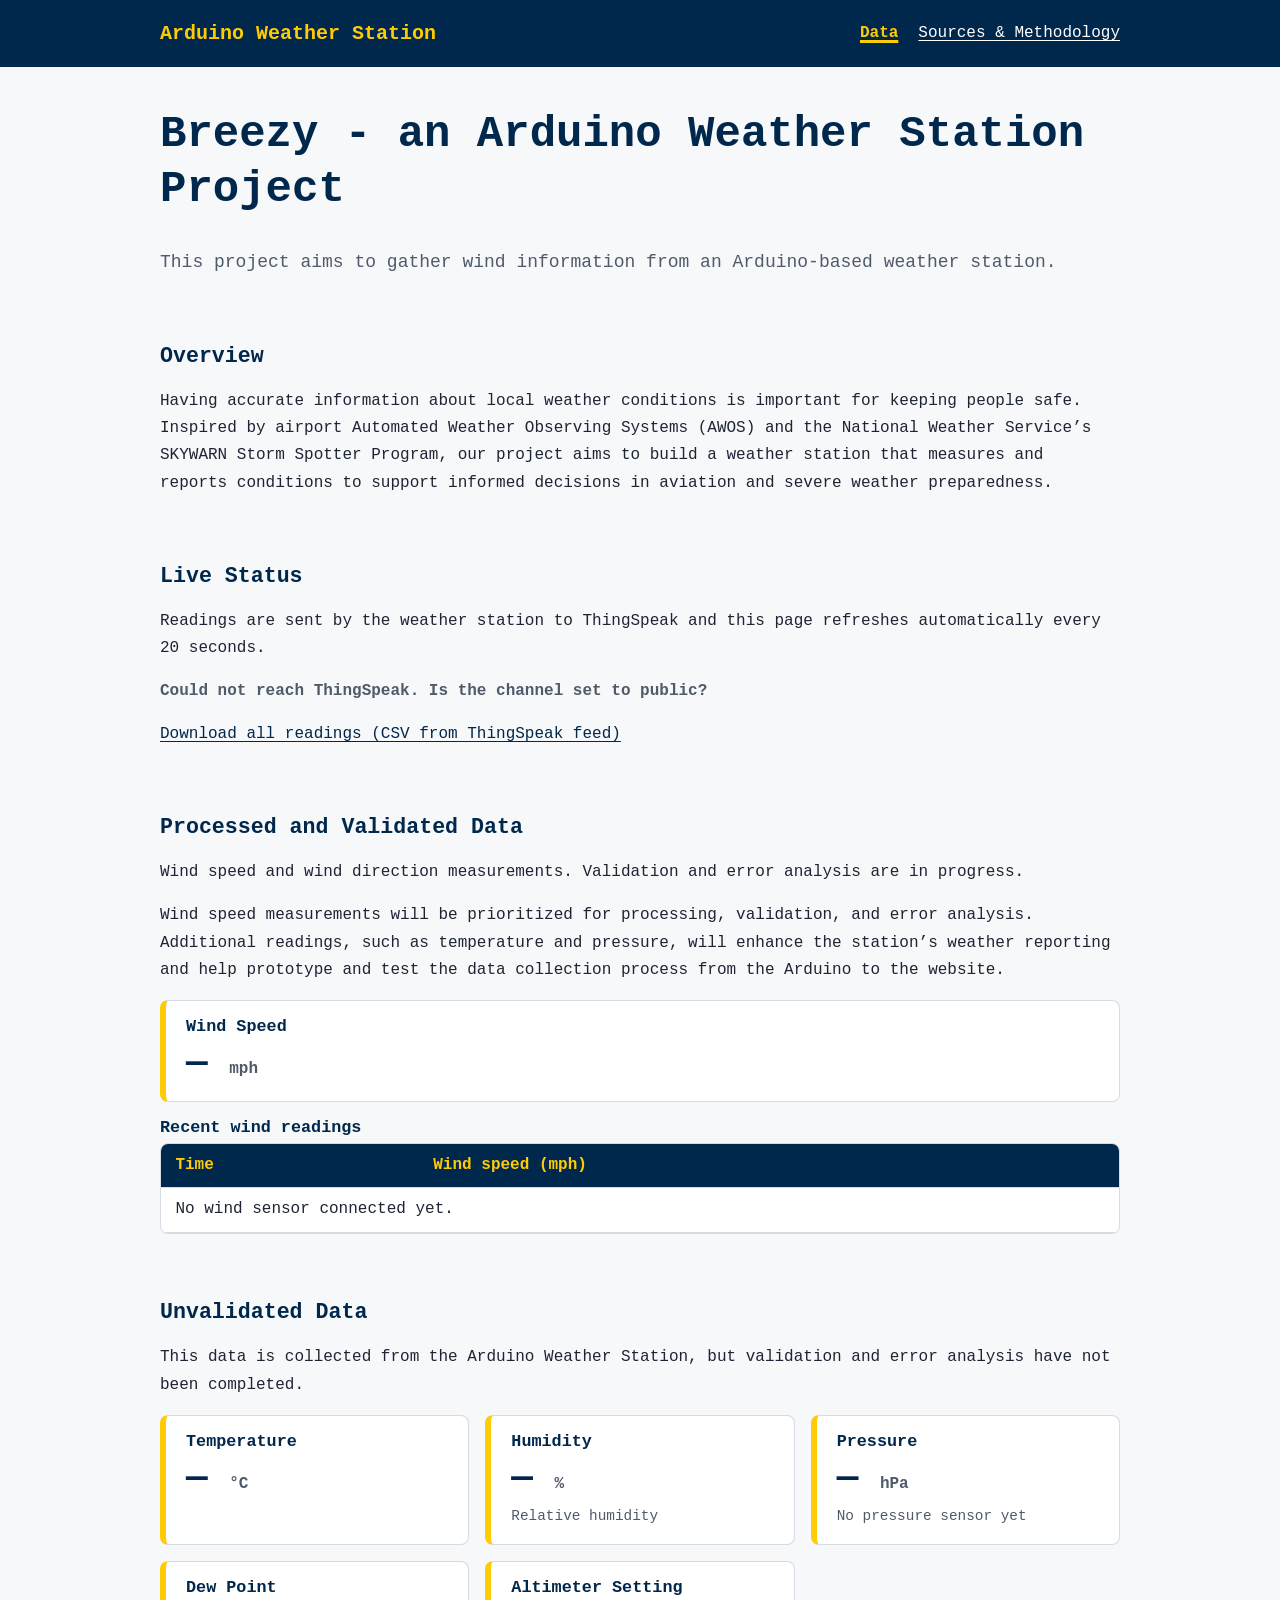
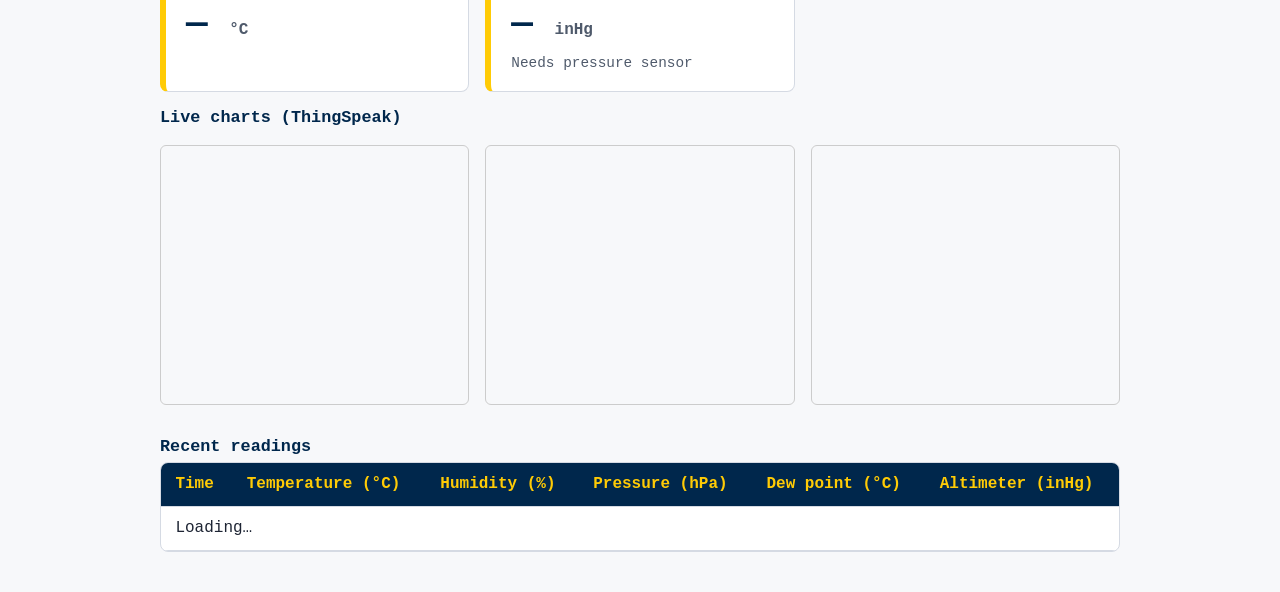
==== index.html @ baf055fd "updates to index" ====
<!DOCTYPE html>
<html lang="en">
<head>
    <meta charset="utf-8">
    <meta name="viewport" content="width=device-width, initial-scale=1">
    <meta name="description" content="Research overview and findings.">
    <title>Data | Arduino Weather Station</title>
    <link rel="stylesheet" href="assets/css/style.css">
</head>
<body>
    <a class="skip-link" href="#main-content">Skip to content</a>

    <header class="site-header">
        <div class="container header-content">
            <a class="site-title" href="index.html">Arduino Weather Station</a>

            <nav aria-label="Main navigation">
                <a href="index.html" aria-current="page">Data</a>
                <a href="sources.html">Sources &amp; Methodology</a>
            </nav>
        </div>
    </header>

    <main id="main-content" class="container">
        <h1>Breezy - an Arduino Weather Station Project</h1>
        <p class="intro">This project aims to gather wind information from an Arduino-based weather station.</p>

        <section aria-labelledby="overview-heading">
            <h2 id="overview-heading">Overview</h2>
            <p>
                Having accurate information about local weather conditions is important for keeping people safe. 
                Inspired by airport Automated Weather Observing Systems (AWOS) and the National Weather Service’s SKYWARN Storm Spotter Program, our project aims to build a weather station that measures and reports conditions to support informed decisions in aviation and severe weather preparedness.
            </p>
        </section>

        <section aria-labelledby="status-heading">
            <h2 id="status-heading">Live Status</h2>
            <p>
                Readings are sent by the weather station to ThingSpeak and this
                page refreshes automatically every 20 seconds.
            </p>
            <p>
                <span id="status" class="status" role="status" aria-live="polite">Loading latest data&hellip;</span>
            </p>
            <p>
                <a class="button secondary" id="download-btn"
                   href="https://api.thingspeak.com/channels/3580074/feeds.csv?results=8000"
                   download="weather_station_readings.csv">Download all readings (CSV from ThingSpeak feed)</a>
            </p>
        </section>

        <section aria-labelledby="findings-heading">
            <h2 id="findings-heading">Processed and Validated Data</h2>
            <p>
                Wind speed and wind direction measurements. Validation and
                error analysis are in progress.
            </p>
            <p>
                Wind speed measurements will be prioritized for processing, validation, and error analysis.
                Additional readings, such as temperature and pressure, will enhance the station’s weather reporting 
                and help prototype and test the data collection process from the Arduino to the website.
            </p>

            <div class="cards">
                <div class="card">
                    <h3>Wind Speed</h3>
                    <p class="reading"><span id="live-speed">&mdash;</span> <span class="unit">mph</span></p>
                </div>
            </div>

            <h3>Recent wind readings</h3>
            <div class="table-wrap">
                <table>
                    <thead>
                        <tr>
                            <th scope="col">Time</th>
                            <th scope="col">Wind speed (mph)</th>
                        </tr>
                    </thead>
                    <tbody id="wind-log">
                        <tr><td colspan="3">No wind sensor connected yet.</td></tr>
                    </tbody>
                </table>
            </div>
        </section>

        <section aria-labelledby="analysis-heading">
            <h2 id="analysis-heading">Unvalidated Data</h2>
            <p>
                This data is collected from the Arduino Weather Station, but
                validation and error analysis have not been completed.
            </p>

            <div class="cards">
                <div class="card">
                    <h3>Temperature</h3>
                    <p class="reading"><span id="live-temp">&mdash;</span> <span class="unit">&deg;C</span></p>
                    <p class="note" id="live-temp-f"></p>
                </div>
                <div class="card">
                    <h3>Humidity</h3>
                    <p class="reading"><span id="live-humidity">&mdash;</span> <span class="unit">%</span></p>
                    <p class="note">Relative humidity</p>
                </div>
                <div class="card">
                    <h3>Pressure</h3>
                    <p class="reading"><span id="live-pressure">&mdash;</span> <span class="unit">hPa</span></p>
                    <p class="note" id="live-pressure-inhg">No pressure sensor yet</p>
                </div>
                <div class="card">
                    <h3>Dew Point</h3>
                    <p class="reading"><span id="live-dewpoint">&mdash;</span> <span class="unit">&deg;C</span></p>
                    <p class="note" id="live-dewpoint-f"></p>
                </div>
                <div class="card">
                    <h3>Altimeter Setting</h3>
                    <p class="reading"><span id="live-altimeter">&mdash;</span> <span class="unit">inHg</span></p>
                    <p class="note" id="live-altimeter-hpa">Needs pressure sensor</p>
                </div>
            </div>

            <h3>Live charts (ThingSpeak)</h3>
            <div class="charts">
                <iframe title="Wind speed chart"
                    src="https://thingspeak.com/channels/3580074/charts/4?bgcolor=%23ffffff&color=%232e8b57&dynamic=true&results=60&type=line&update=15&title=Wind%20Speed%20(mph)"></iframe>
                <iframe title="Temperature chart"
                    src="https://thingspeak.com/channels/3580074/charts/1?bgcolor=%23ffffff&color=%23d62020&dynamic=true&results=60&type=line&update=15&title=Temperature%20(%C2%B0C)"></iframe>
                <iframe title="Humidity chart"
                    src="https://thingspeak.com/channels/3580074/charts/2?bgcolor=%23ffffff&color=%231f6fd6&dynamic=true&results=60&type=line&update=15&title=Humidity%20(%25)"></iframe>
            </div>

            <h3>Recent readings</h3>
            <div class="table-wrap">
                <table>
                    <thead>
                        <tr>
                            <th scope="col">Time</th>
                            <th scope="col">Temperature (&deg;C)</th>
                            <th scope="col">Humidity (%)</th>
                            <th scope="col">Pressure (hPa)</th>
                            <th scope="col">Dew point (&deg;C)</th>
                            <th scope="col">Altimeter (inHg)</th>
                        </tr>
                    </thead>
                    <tbody id="env-log">
                        <tr><td colspan="6">Loading&hellip;</td></tr>
                    </tbody>
                </table>
            </div>
        </section>
    </main>

    <script src="assets/js/app.js"></script>
</body>
</html>
---- assets/css/style.css ----
:root {
    --um-blue: #00274c;
    --um-maize: #ffcb05;
    --bg: #f7f8fa;
    --text: #1d2433;
    --muted: #4f5a6b;
    --border: #d5dae3;
}

* {
    box-sizing: border-box;
}

body {
    margin: 0;
    background: var(--bg);
    color: var(--text);
    font-family: "Courier New", Courier, monospace;
    line-height: 1.7;
}

.container {
    width: min(100% - 2rem, 960px);
    margin-inline: auto;
}

.site-header {
    background: var(--um-blue);
    /* border-bottom: 5px solid var(--um-maize); */
}

.header-content {
    display: flex;
    align-items: center;
    justify-content: space-between;
    flex-wrap: wrap;
    gap: 1rem;
    padding-block: 1rem;
}

.site-title {
    color: var(--um-maize);
    font-size: 1.25rem;
    font-weight: 700;
    text-decoration: none;
}

nav {
    display: flex;
    flex-wrap: wrap;
    gap: 0.5rem 1.25rem;
}

a {
    color: var(--um-blue);
    text-underline-offset: 0.2em;
}

nav a {
    padding-block: 0.25rem;
    color: #fff;
}

nav a[aria-current="page"] {
    font-weight: 700;
    color: var(--um-maize);
    text-decoration-thickness: 3px;
    text-decoration-color: var(--um-maize);
}

a:focus-visible,
button:focus-visible,
select:focus-visible {
    outline: 3px solid var(--um-maize);
    outline-offset: 3px;
    box-shadow: 0 0 0 5px var(--um-blue);
}

main {
    padding-block: 2.5rem;
    overflow-wrap: anywhere;
}

h1,
h2,
h3 {
    color: var(--um-blue);
    line-height: 1.25;
}

h1 {
    margin-top: 0;
    font-size: clamp(2rem, 5vw, 2.75rem);
}

h2 {
    font-size: 1.35rem;
}

h3 {
    font-size: 1.05rem;
    margin: 0 0 0.25rem;
}

.intro {
    color: var(--muted);
    font-size: 1.125rem;
}

section {
    margin-top: 2rem;
    padding-top: 1rem;
    /* border-top: 3px solid var(--um-maize); */
}

li + li {
    margin-top: 0.75rem;
}

img {
    max-width: 100%;
    height: auto;
}

.skip-link {
    position: absolute;
    top: -100px;
    left: 1rem;
    padding: 0.5rem 1rem;
    background: var(--um-maize);
    color: var(--um-blue);
    font-weight: 700;
    z-index: 1;
}

.skip-link:focus {
    top: 1rem;
}

/* ---------- Controls ---------- */
.controls {
    display: flex;
    flex-wrap: wrap;
    align-items: center;
    gap: 0.75rem;
    margin: 1.25rem 0;
}

button {
    font: inherit;
    font-weight: 700;
    padding: 0.5rem 1.1rem;
    border: 2px solid var(--um-blue);
    border-radius: 6px;
    background: var(--um-blue);
    color: var(--um-maize);
    cursor: pointer;
}

button:hover:not(:disabled) {
    background: var(--um-maize);
    color: var(--um-blue);
}

button.secondary {
    background: #fff;
    color: var(--um-blue);
}

button.secondary:hover:not(:disabled) {
    background: var(--um-maize);
}

button:disabled {
    opacity: 0.5;
    cursor: not-allowed;
}

select {
    font: inherit;
    padding: 0.4rem;
    border: 2px solid var(--um-blue);
    border-radius: 6px;
    background: #fff;
    color: var(--um-blue);
}

.status {
    font-weight: 600;
    color: var(--muted);
}

.status.connected {
    color: #1a6b2f;
}

.status.error {
    color: #a3211a;
}

/* ---------- Data cards ---------- */
.cards {
    display: grid;
    grid-template-columns: repeat(auto-fit, minmax(240px, 1fr));
    gap: 1rem;
    margin-block: 1rem;
}

.card {
    position: relative;
    padding: 1rem 1.25rem;
    background: #fff;
    border: 1px solid var(--border);
    border-left: 6px solid var(--um-maize);
    border-radius: 8px;
}

.reading {
    margin: 0;
    color: var(--um-blue);
    font-size: 2.25rem;
    font-weight: 700;
    line-height: 1.2;
}

.unit {
    font-size: 1rem;
    font-weight: 600;
    color: var(--muted);
}

.note {
    margin: 0.25rem 0 0;
    color: var(--muted);
    font-size: 0.9rem;
}

/* ---------- Compass ---------- */
.compass {
    position: absolute;
    top: 1rem;
    right: 1.25rem;
    width: 84px;
    height: 84px;
    border: 3px solid var(--um-blue);
    border-radius: 50%;
    background: #fff;
}

.compass span {
    position: absolute;
    font-size: 0.7rem;
    font-weight: 700;
    color: var(--um-blue);
    line-height: 1;
}

.compass .n { top: 3px; left: 50%; transform: translateX(-50%); }
.compass .s { bottom: 3px; left: 50%; transform: translateX(-50%); }
.compass .e { right: 4px; top: 50%; transform: translateY(-50%); }
.compass .w { left: 4px; top: 50%; transform: translateY(-50%); }

.needle {
    position: absolute;
    left: 50%;
    top: 50%;
    width: 6px;
    height: 56px;
    margin: -28px 0 0 -3px;
    background: linear-gradient(to bottom, var(--um-maize) 50%, var(--um-blue) 50%);
    border-radius: 3px;
    transform: rotate(0deg);
    transition: transform 0.4s ease;
}

/* ---------- Table ---------- */
.table-wrap {
    overflow-x: auto;
    border: 1px solid var(--border);
    border-radius: 8px;
    background: #fff;
}

table {
    width: 100%;
    border-collapse: collapse;
}

th,
td {
    padding: 0.5rem 0.9rem;
    text-align: left;
    border-bottom: 1px solid var(--border);
}

thead th {
    background: var(--um-blue);
    color: var(--um-maize);
}

tbody tr:nth-child(even) {
    background: #f3f5f9;
}

.charts {
    display: grid;
    grid-template-columns: repeat(auto-fit, minmax(300px, 1fr));
    gap: 1rem;
    margin: 1rem 0 2rem;
}
.charts iframe {
    width: 100%;
    height: 260px;
    border: 1px solid #ccc;
    border-radius: 6px;
}
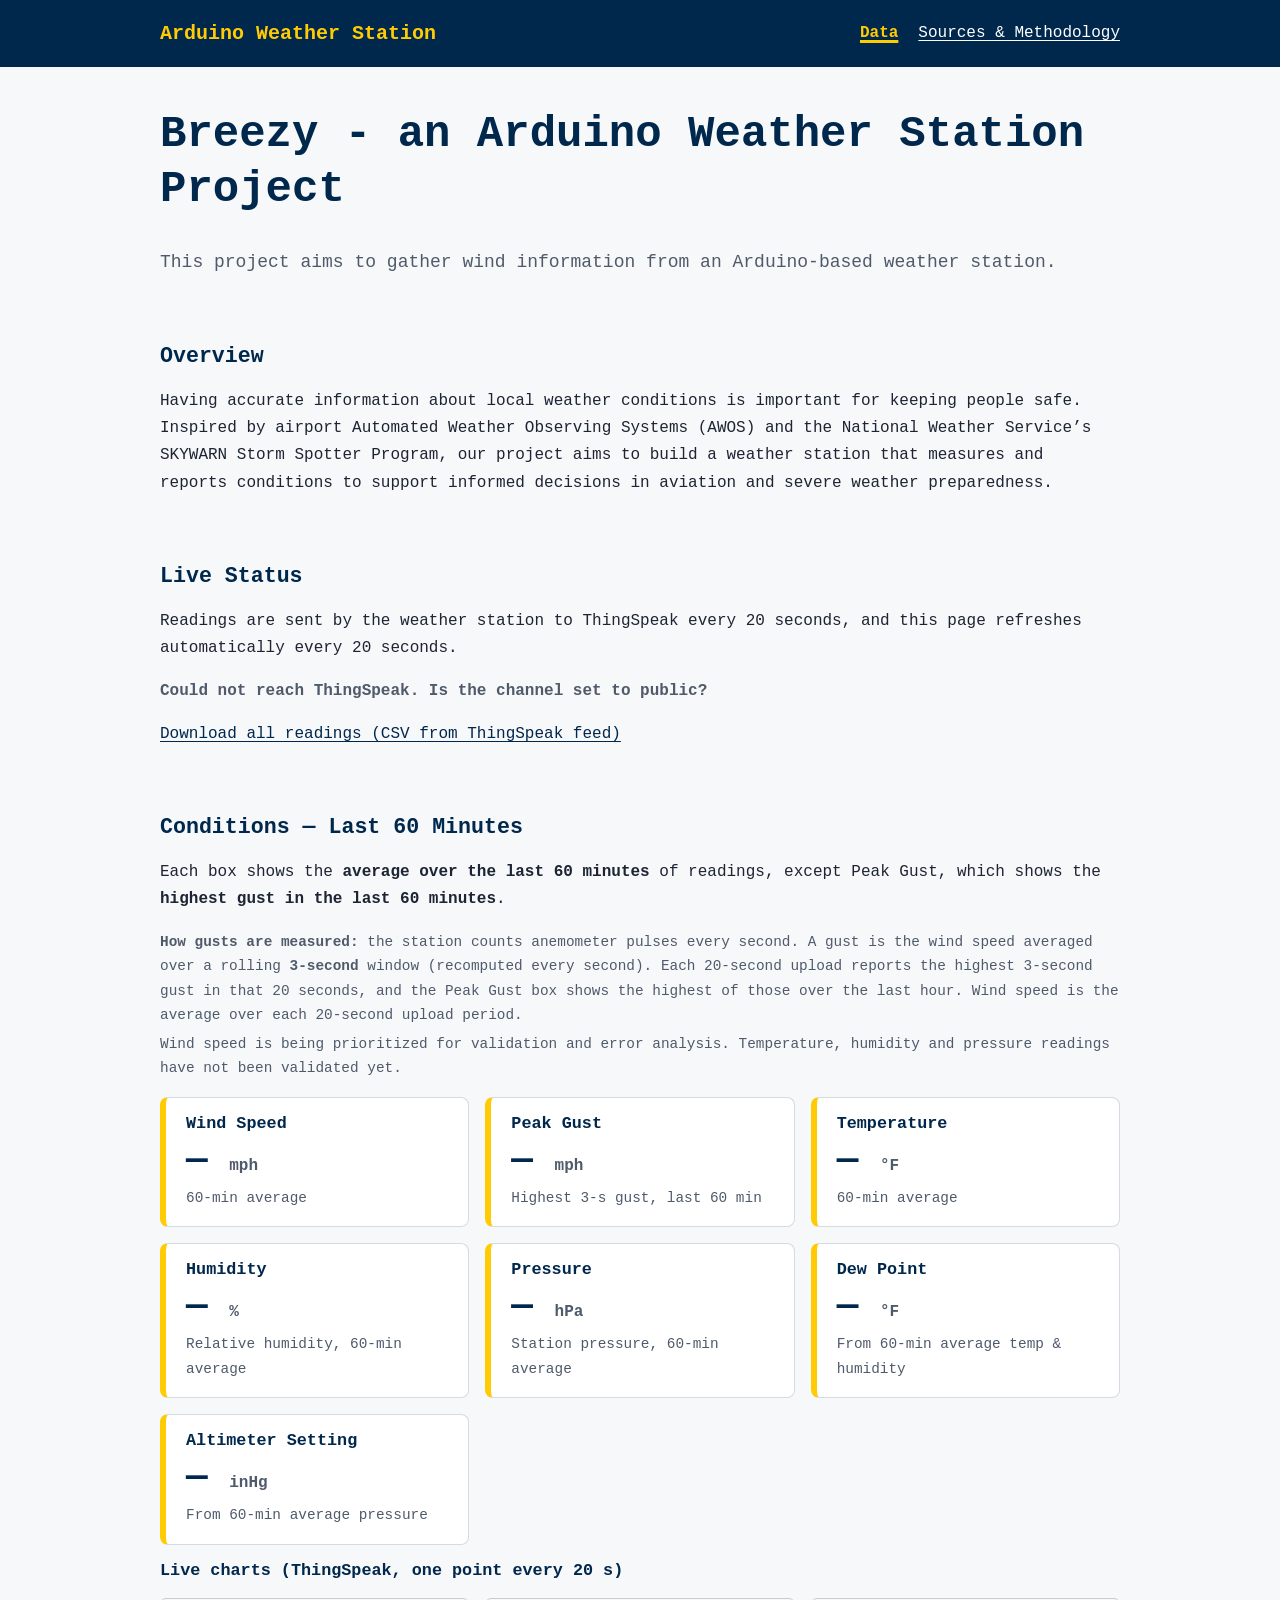
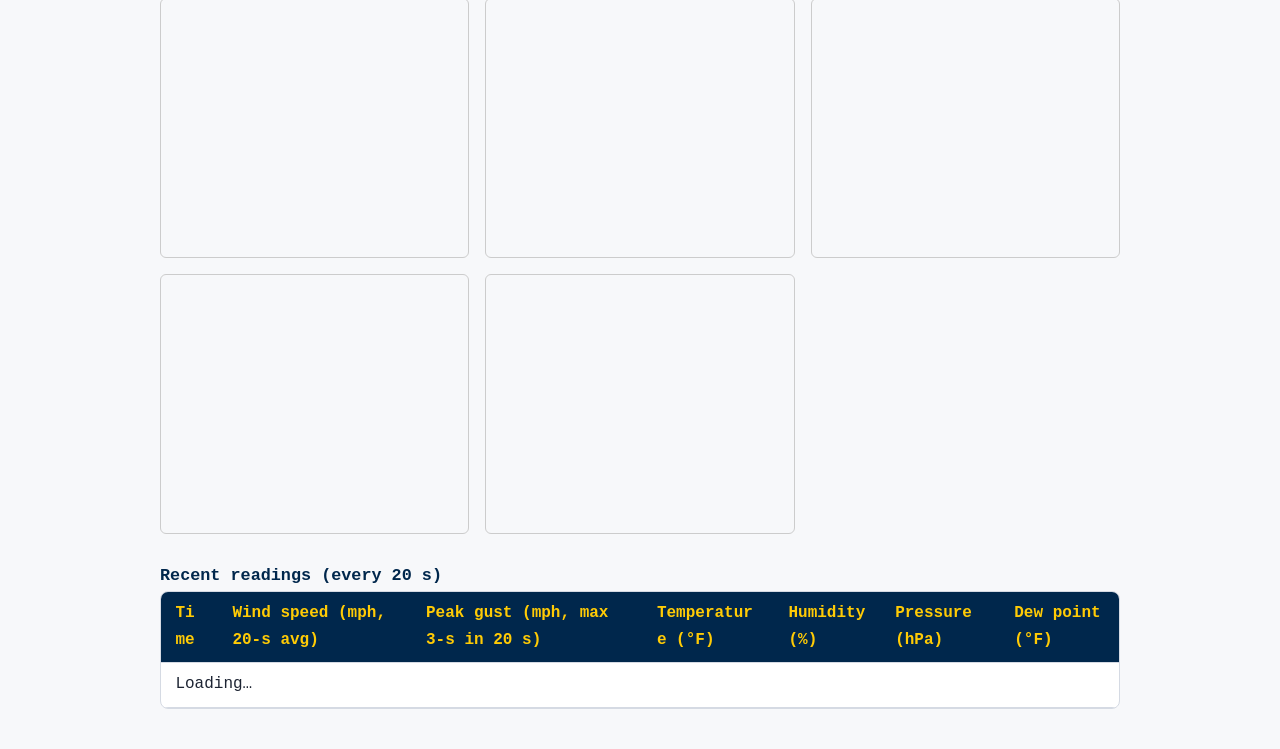
==== commit 093f095e: "gust changes" ====
--- a/index.html
+++ b/index.html
@@ -28,7 +28,7 @@
         <section aria-labelledby="overview-heading">
             <h2 id="overview-heading">Overview</h2>
             <p>
-                Having accurate information about local weather conditions is important for keeping people safe. 
+                Having accurate information about local weather conditions is important for keeping people safe.
                 Inspired by airport Automated Weather Observing Systems (AWOS) and the National Weather Service’s SKYWARN Storm Spotter Program, our project aims to build a weather station that measures and reports conditions to support informed decisions in aviation and severe weather preparedness.
             </p>
         </section>
@@ -36,7 +36,7 @@
         <section aria-labelledby="status-heading">
             <h2 id="status-heading">Live Status</h2>
             <p>
-                Readings are sent by the weather station to ThingSpeak and this
+                Readings are sent by the weather station to ThingSpeak every 20 seconds, and this
                 page refreshes automatically every 20 seconds.
             </p>
             <p>
@@ -49,101 +49,93 @@
             </p>
         </section>
 
-        <section aria-labelledby="findings-heading">
-            <h2 id="findings-heading">Processed and Validated Data</h2>
+        <section aria-labelledby="conditions-heading">
+            <h2 id="conditions-heading">Conditions &mdash; Last 60 Minutes</h2>
             <p>
-                Wind speed and wind direction measurements. Validation and
-                error analysis are in progress.
+                Each box shows the <strong>average over the last 60 minutes</strong> of readings,
+                except Peak Gust, which shows the <strong>highest gust in the last 60 minutes</strong>.
+                <span id="hour-count"></span>
             </p>
-            <p>
-                Wind speed measurements will be prioritized for processing, validation, and error analysis.
-                Additional readings, such as temperature and pressure, will enhance the station’s weather reporting 
-                and help prototype and test the data collection process from the Arduino to the website.
+            <p class="note">
+                <strong>How gusts are measured:</strong> the station counts anemometer pulses every second.
+                A gust is the wind speed averaged over a rolling <strong>3-second</strong> window
+                (recomputed every second). Each 20-second upload reports the highest 3-second gust
+                in that 20 seconds, and the Peak Gust box shows the highest of those over the last hour.
+                Wind speed is the average over each 20-second upload period.
+            </p>
+            <p class="note">
+                Wind speed is being prioritized for validation and error analysis. Temperature,
+                humidity and pressure readings have not been validated yet.
             </p>
 
             <div class="cards">
                 <div class="card">
                     <h3>Wind Speed</h3>
-                    <p class="reading"><span id="live-speed">&mdash;</span> <span class="unit">mph</span></p>
+                    <p class="reading"><span id="avg-wind">&mdash;</span> <span class="unit">mph</span></p>
+                    <p class="note">60-min average</p>
+                </div>
+                <div class="card">
+                    <h3>Peak Gust</h3>
+                    <p class="reading"><span id="max-gust">&mdash;</span> <span class="unit">mph</span></p>
+                    <p class="note">Highest 3-s gust, last 60 min</p>
+                </div>
+                <div class="card">
+                    <h3>Temperature</h3>
+                    <p class="reading"><span id="avg-temp">&mdash;</span> <span class="unit">&deg;F</span></p>
+                    <p class="note" id="avg-temp-c">60-min average</p>
+                </div>
+                <div class="card">
+                    <h3>Humidity</h3>
+                    <p class="reading"><span id="avg-humidity">&mdash;</span> <span class="unit">%</span></p>
+                    <p class="note">Relative humidity, 60-min average</p>
+                </div>
+                <div class="card">
+                    <h3>Pressure</h3>
+                    <p class="reading"><span id="avg-pressure">&mdash;</span> <span class="unit">hPa</span></p>
+                    <p class="note" id="avg-pressure-inhg">Station pressure, 60-min average</p>
+                </div>
+                <div class="card">
+                    <h3>Dew Point</h3>
+                    <p class="reading"><span id="avg-dewpoint">&mdash;</span> <span class="unit">&deg;F</span></p>
+                    <p class="note" id="avg-dewpoint-c">From 60-min average temp &amp; humidity</p>
+                </div>
+                <div class="card">
+                    <h3>Altimeter Setting</h3>
+                    <p class="reading"><span id="avg-altimeter">&mdash;</span> <span class="unit">inHg</span></p>
+                    <p class="note" id="avg-altimeter-note">From 60-min average pressure</p>
                 </div>
             </div>
 
-            <h3>Recent wind readings</h3>
+            <h3>Live charts (ThingSpeak, one point every 20 s)</h3>
+            <div class="charts">
+                <iframe title="Wind speed chart"
+                    src="https://thingspeak.com/channels/3580074/charts/4?bgcolor=%23ffffff&color=%232e8b57&dynamic=true&results=60&type=line&update=15&title=Wind%20Speed%20(mph%2C%2020-s%20avg)"></iframe>
+                <iframe title="Peak gust chart"
+                    src="https://thingspeak.com/channels/3580074/charts/5?bgcolor=%23ffffff&color=%23e07b00&dynamic=true&results=60&type=line&update=15&title=Peak%20Gust%20(mph%2C%20max%203-s%20per%2020%20s)"></iframe>
+                <iframe title="Temperature chart"
+                    src="https://thingspeak.com/channels/3580074/charts/1?bgcolor=%23ffffff&color=%23d62020&dynamic=true&results=60&type=line&update=15&title=Temperature%20(%C2%B0F)"></iframe>
+                <iframe title="Humidity chart"
+                    src="https://thingspeak.com/channels/3580074/charts/2?bgcolor=%23ffffff&color=%231f6fd6&dynamic=true&results=60&type=line&update=15&title=Humidity%20(%25)"></iframe>
+                <iframe title="Pressure chart"
+                    src="https://thingspeak.com/channels/3580074/charts/3?bgcolor=%23ffffff&color=%236a3d9a&dynamic=true&results=60&type=line&update=15&title=Pressure%20(hPa)"></iframe>
+            </div>
+
+            <h3>Recent readings (every 20 s)</h3>
             <div class="table-wrap">
                 <table>
                     <thead>
                         <tr>
                             <th scope="col">Time</th>
-                            <th scope="col">Wind speed (mph)</th>
-                        </tr>
-                    </thead>
-                    <tbody id="wind-log">
-                        <tr><td colspan="3">No wind sensor connected yet.</td></tr>
-                    </tbody>
-                </table>
-            </div>
-        </section>
-
-        <section aria-labelledby="analysis-heading">
-            <h2 id="analysis-heading">Unvalidated Data</h2>
-            <p>
-                This data is collected from the Arduino Weather Station, but
-                validation and error analysis have not been completed.
-            </p>
-
-            <div class="cards">
-                <div class="card">
-                    <h3>Temperature</h3>
-                    <p class="reading"><span id="live-temp">&mdash;</span> <span class="unit">&deg;C</span></p>
-                    <p class="note" id="live-temp-f"></p>
-                </div>
-                <div class="card">
-                    <h3>Humidity</h3>
-                    <p class="reading"><span id="live-humidity">&mdash;</span> <span class="unit">%</span></p>
-                    <p class="note">Relative humidity</p>
-                </div>
-                <div class="card">
-                    <h3>Pressure</h3>
-                    <p class="reading"><span id="live-pressure">&mdash;</span> <span class="unit">hPa</span></p>
-                    <p class="note" id="live-pressure-inhg">No pressure sensor yet</p>
-                </div>
-                <div class="card">
-                    <h3>Dew Point</h3>
-                    <p class="reading"><span id="live-dewpoint">&mdash;</span> <span class="unit">&deg;C</span></p>
-                    <p class="note" id="live-dewpoint-f"></p>
-                </div>
-                <div class="card">
-                    <h3>Altimeter Setting</h3>
-                    <p class="reading"><span id="live-altimeter">&mdash;</span> <span class="unit">inHg</span></p>
-                    <p class="note" id="live-altimeter-hpa">Needs pressure sensor</p>
-                </div>
-            </div>
-
-            <h3>Live charts (ThingSpeak)</h3>
-            <div class="charts">
-                <iframe title="Wind speed chart"
-                    src="https://thingspeak.com/channels/3580074/charts/4?bgcolor=%23ffffff&color=%232e8b57&dynamic=true&results=60&type=line&update=15&title=Wind%20Speed%20(mph)"></iframe>
-                <iframe title="Temperature chart"
-                    src="https://thingspeak.com/channels/3580074/charts/1?bgcolor=%23ffffff&color=%23d62020&dynamic=true&results=60&type=line&update=15&title=Temperature%20(%C2%B0C)"></iframe>
-                <iframe title="Humidity chart"
-                    src="https://thingspeak.com/channels/3580074/charts/2?bgcolor=%23ffffff&color=%231f6fd6&dynamic=true&results=60&type=line&update=15&title=Humidity%20(%25)"></iframe>
-            </div>
-
-            <h3>Recent readings</h3>
-            <div class="table-wrap">
-                <table>
-                    <thead>
-                        <tr>
-                            <th scope="col">Time</th>
-                            <th scope="col">Temperature (&deg;C)</th>
+                            <th scope="col">Wind speed (mph, 20-s avg)</th>
+                            <th scope="col">Peak gust (mph, max 3-s in 20 s)</th>
+                            <th scope="col">Temperature (&deg;F)</th>
                             <th scope="col">Humidity (%)</th>
                             <th scope="col">Pressure (hPa)</th>
-                            <th scope="col">Dew point (&deg;C)</th>
-                            <th scope="col">Altimeter (inHg)</th>
+                            <th scope="col">Dew point (&deg;F)</th>
                         </tr>
                     </thead>
                     <tbody id="env-log">
-                        <tr><td colspan="6">Loading&hellip;</td></tr>
+                        <tr><td colspan="7">Loading&hellip;</td></tr>
                     </tbody>
                 </table>
             </div>
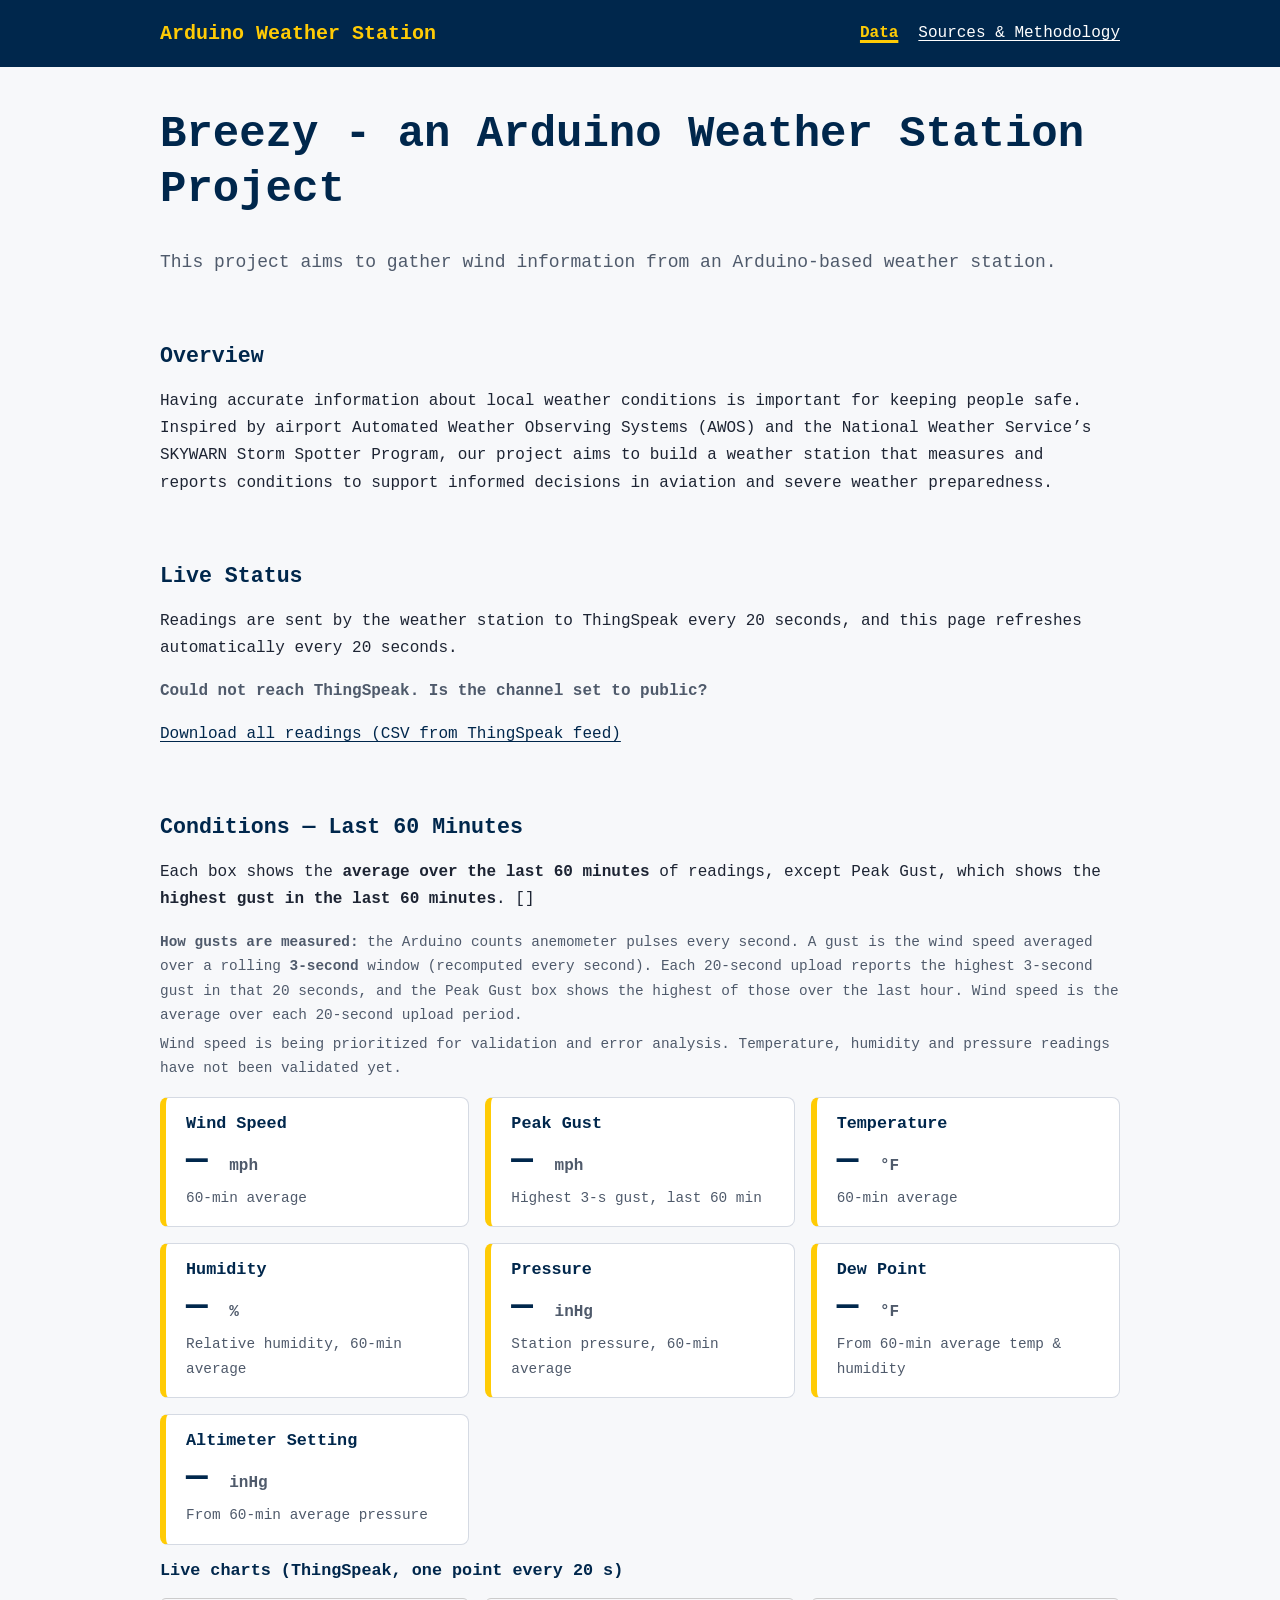
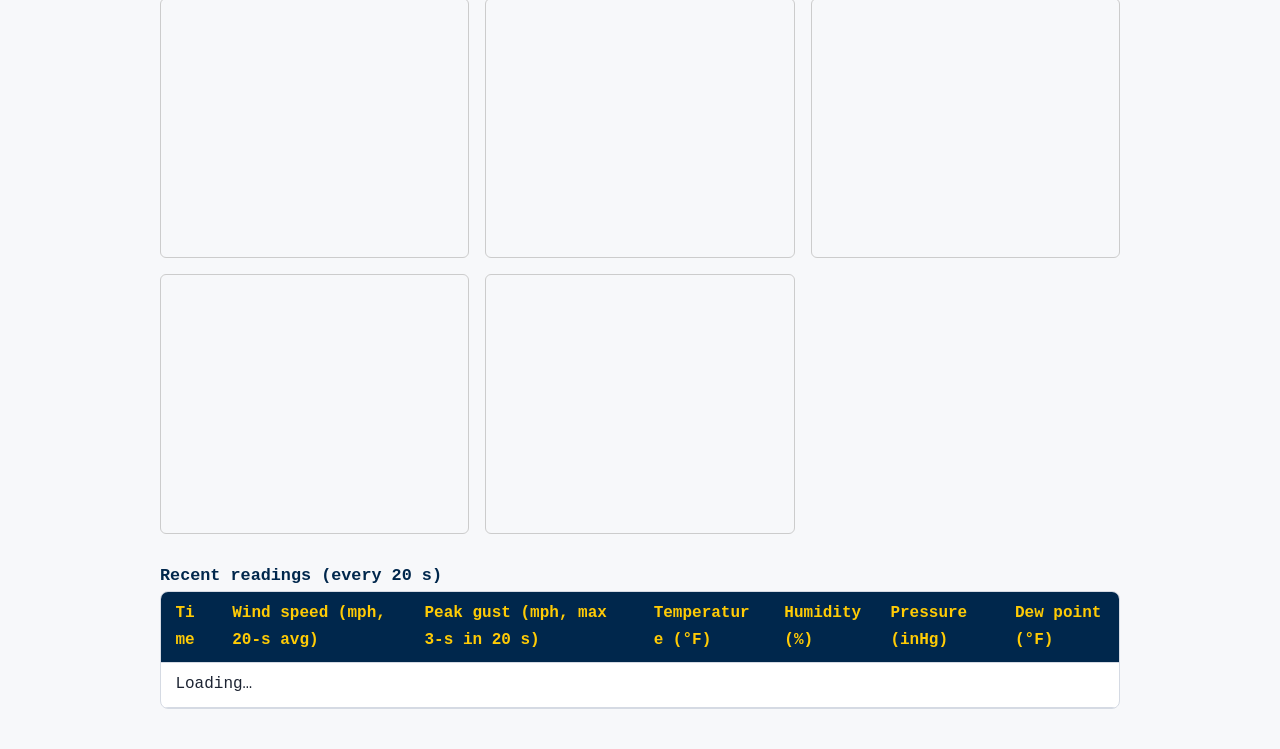
==== commit 559b3111: "station elevation" ====
--- a/index.html
+++ b/index.html
@@ -5,6 +5,9 @@
     <meta name="viewport" content="width=device-width, initial-scale=1">
     <meta name="description" content="Research overview and findings.">
     <title>Data | Arduino Weather Station</title>
+    <link rel="icon" href="favicon.ico" sizes="any">
+    <link rel="icon" type="image/png" sizes="32x32" href="assets/images/favicon-32.png">
+    <link rel="apple-touch-icon" href="assets/images/favicon-180.png">
     <link rel="stylesheet" href="assets/css/style.css">
 </head>
 <body>
@@ -54,10 +57,10 @@
             <p>
                 Each box shows the <strong>average over the last 60 minutes</strong> of readings,
                 except Peak Gust, which shows the <strong>highest gust in the last 60 minutes</strong>.
-                <span id="hour-count"></span>
+                [<span id="hour-count"></span>]
             </p>
             <p class="note">
-                <strong>How gusts are measured:</strong> the station counts anemometer pulses every second.
+                <strong>How gusts are measured:</strong> the Arduino counts anemometer pulses every second.
                 A gust is the wind speed averaged over a rolling <strong>3-second</strong> window
                 (recomputed every second). Each 20-second upload reports the highest 3-second gust
                 in that 20 seconds, and the Peak Gust box shows the highest of those over the last hour.
@@ -91,7 +94,7 @@
                 </div>
                 <div class="card">
                     <h3>Pressure</h3>
-                    <p class="reading"><span id="avg-pressure">&mdash;</span> <span class="unit">hPa</span></p>
+                    <p class="reading"><span id="avg-pressure">&mdash;</span> <span class="unit">inHg</span></p>
                     <p class="note" id="avg-pressure-inhg">Station pressure, 60-min average</p>
                 </div>
                 <div class="card">
@@ -117,7 +120,7 @@
                 <iframe title="Humidity chart"
                     src="https://thingspeak.com/channels/3580074/charts/2?bgcolor=%23ffffff&color=%231f6fd6&dynamic=true&results=60&type=line&update=15&title=Humidity%20(%25)"></iframe>
                 <iframe title="Pressure chart"
-                    src="https://thingspeak.com/channels/3580074/charts/3?bgcolor=%23ffffff&color=%236a3d9a&dynamic=true&results=60&type=line&update=15&title=Pressure%20(hPa)"></iframe>
+                    src="https://thingspeak.com/channels/3580074/charts/3?bgcolor=%23ffffff&color=%236a3d9a&dynamic=true&results=60&type=line&update=15&title=Pressure%20(inHg)"></iframe>
             </div>
 
             <h3>Recent readings (every 20 s)</h3>
@@ -130,7 +133,7 @@
                             <th scope="col">Peak gust (mph, max 3-s in 20 s)</th>
                             <th scope="col">Temperature (&deg;F)</th>
                             <th scope="col">Humidity (%)</th>
-                            <th scope="col">Pressure (hPa)</th>
+                            <th scope="col">Pressure (inHg)</th>
                             <th scope="col">Dew point (&deg;F)</th>
                         </tr>
                     </thead>
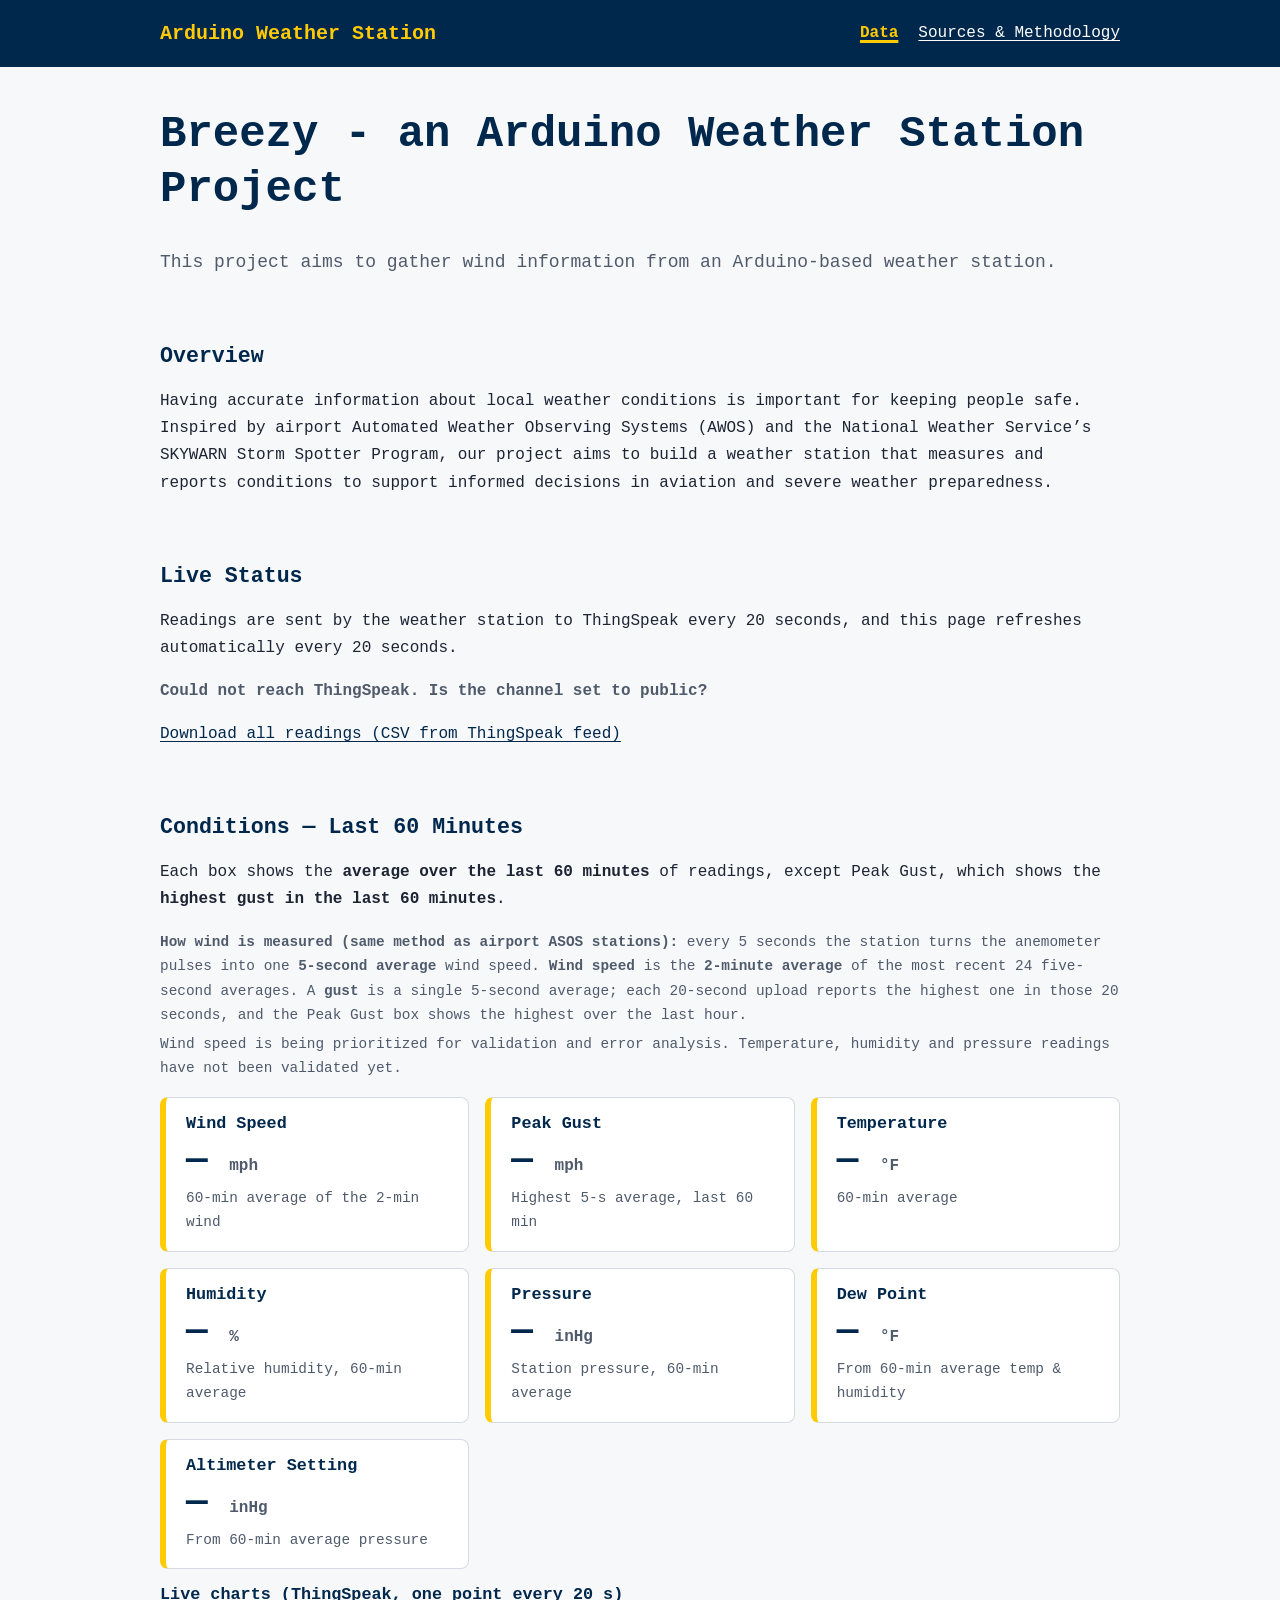
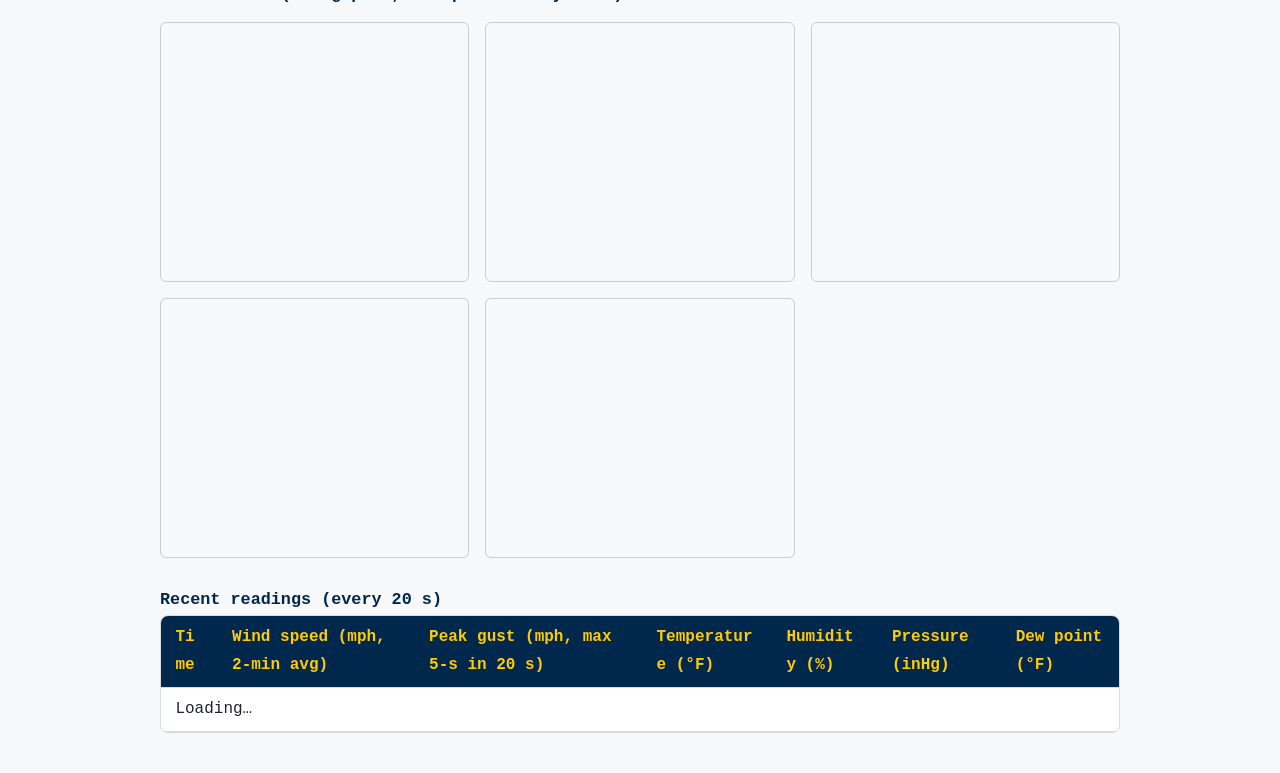
==== commit ad7034e5: "chanes" ====
--- a/index.html
+++ b/index.html
@@ -57,14 +57,16 @@
             <p>
                 Each box shows the <strong>average over the last 60 minutes</strong> of readings,
                 except Peak Gust, which shows the <strong>highest gust in the last 60 minutes</strong>.
-                [<span id="hour-count"></span>]
+                <span id="hour-count"></span>
             </p>
             <p class="note">
-                <strong>How gusts are measured:</strong> the Arduino counts anemometer pulses every second.
-                A gust is the wind speed averaged over a rolling <strong>3-second</strong> window
-                (recomputed every second). Each 20-second upload reports the highest 3-second gust
-                in that 20 seconds, and the Peak Gust box shows the highest of those over the last hour.
-                Wind speed is the average over each 20-second upload period.
+                <strong>How wind is measured (same method as airport ASOS stations):</strong>
+                every 5 seconds the station turns the anemometer pulses into one
+                <strong>5-second average</strong> wind speed.
+                <strong>Wind speed</strong> is the <strong>2-minute average</strong> of the most recent
+                24 five-second averages. A <strong>gust</strong> is a single 5-second average; each
+                20-second upload reports the highest one in those 20 seconds, and the Peak Gust box
+                shows the highest over the last hour.
             </p>
             <p class="note">
                 Wind speed is being prioritized for validation and error analysis. Temperature,
@@ -75,12 +77,12 @@
                 <div class="card">
                     <h3>Wind Speed</h3>
                     <p class="reading"><span id="avg-wind">&mdash;</span> <span class="unit">mph</span></p>
-                    <p class="note">60-min average</p>
+                    <p class="note">60-min average of the 2-min wind</p>
                 </div>
                 <div class="card">
                     <h3>Peak Gust</h3>
                     <p class="reading"><span id="max-gust">&mdash;</span> <span class="unit">mph</span></p>
-                    <p class="note">Highest 3-s gust, last 60 min</p>
+                    <p class="note">Highest 5-s average, last 60 min</p>
                 </div>
                 <div class="card">
                     <h3>Temperature</h3>
@@ -112,9 +114,9 @@
             <h3>Live charts (ThingSpeak, one point every 20 s)</h3>
             <div class="charts">
                 <iframe title="Wind speed chart"
-                    src="https://thingspeak.com/channels/3580074/charts/4?bgcolor=%23ffffff&color=%232e8b57&dynamic=true&results=60&type=line&update=15&title=Wind%20Speed%20(mph%2C%2020-s%20avg)"></iframe>
+                    src="https://thingspeak.com/channels/3580074/charts/4?bgcolor=%23ffffff&color=%232e8b57&dynamic=true&results=60&type=line&update=15&title=Wind%20Speed%20(mph%2C%202-min%20avg)"></iframe>
                 <iframe title="Peak gust chart"
-                    src="https://thingspeak.com/channels/3580074/charts/5?bgcolor=%23ffffff&color=%23e07b00&dynamic=true&results=60&type=line&update=15&title=Peak%20Gust%20(mph%2C%20max%203-s%20per%2020%20s)"></iframe>
+                    src="https://thingspeak.com/channels/3580074/charts/5?bgcolor=%23ffffff&color=%23e07b00&dynamic=true&results=60&type=line&update=15&title=Peak%20Gust%20(mph%2C%20max%205-s%20per%2020%20s)"></iframe>
                 <iframe title="Temperature chart"
                     src="https://thingspeak.com/channels/3580074/charts/1?bgcolor=%23ffffff&color=%23d62020&dynamic=true&results=60&type=line&update=15&title=Temperature%20(%C2%B0F)"></iframe>
                 <iframe title="Humidity chart"
@@ -129,8 +131,8 @@
                     <thead>
                         <tr>
                             <th scope="col">Time</th>
-                            <th scope="col">Wind speed (mph, 20-s avg)</th>
-                            <th scope="col">Peak gust (mph, max 3-s in 20 s)</th>
+                            <th scope="col">Wind speed (mph, 2-min avg)</th>
+                            <th scope="col">Peak gust (mph, max 5-s in 20 s)</th>
                             <th scope="col">Temperature (&deg;F)</th>
                             <th scope="col">Humidity (%)</th>
                             <th scope="col">Pressure (inHg)</th>
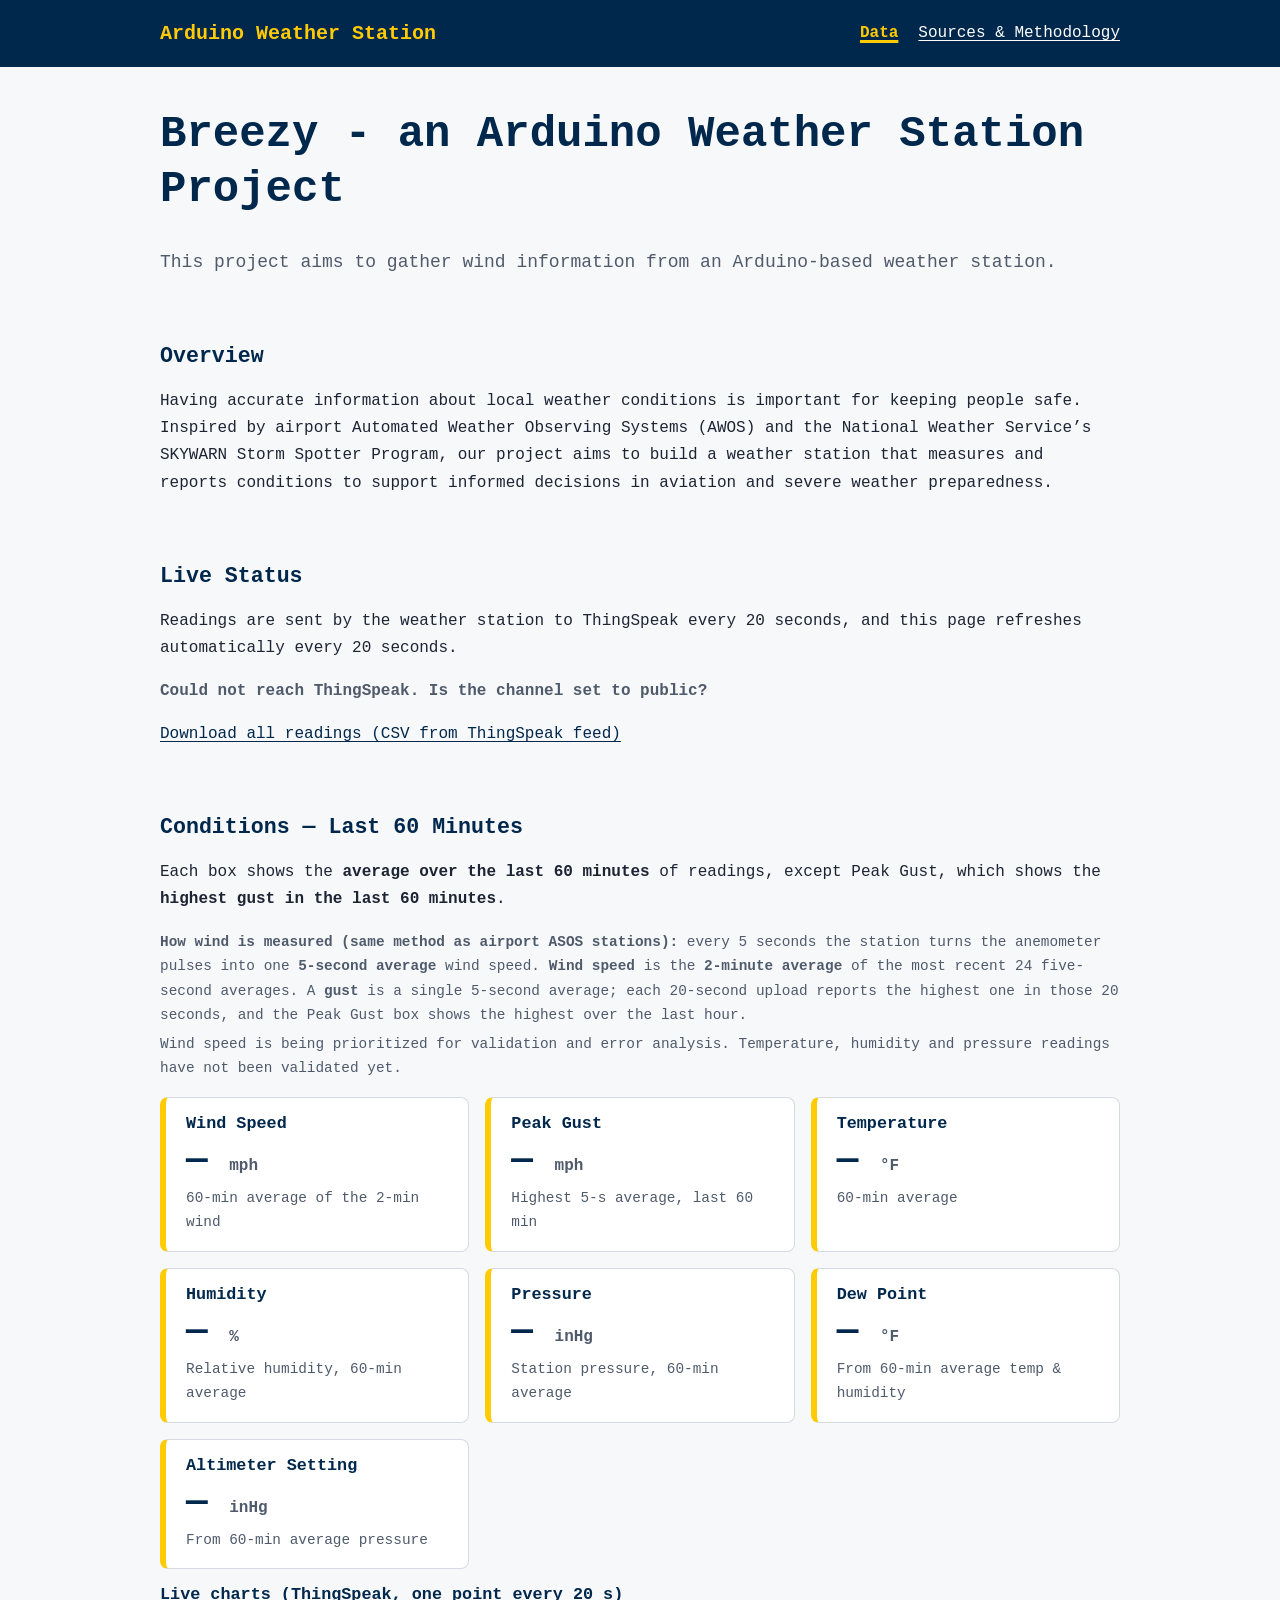
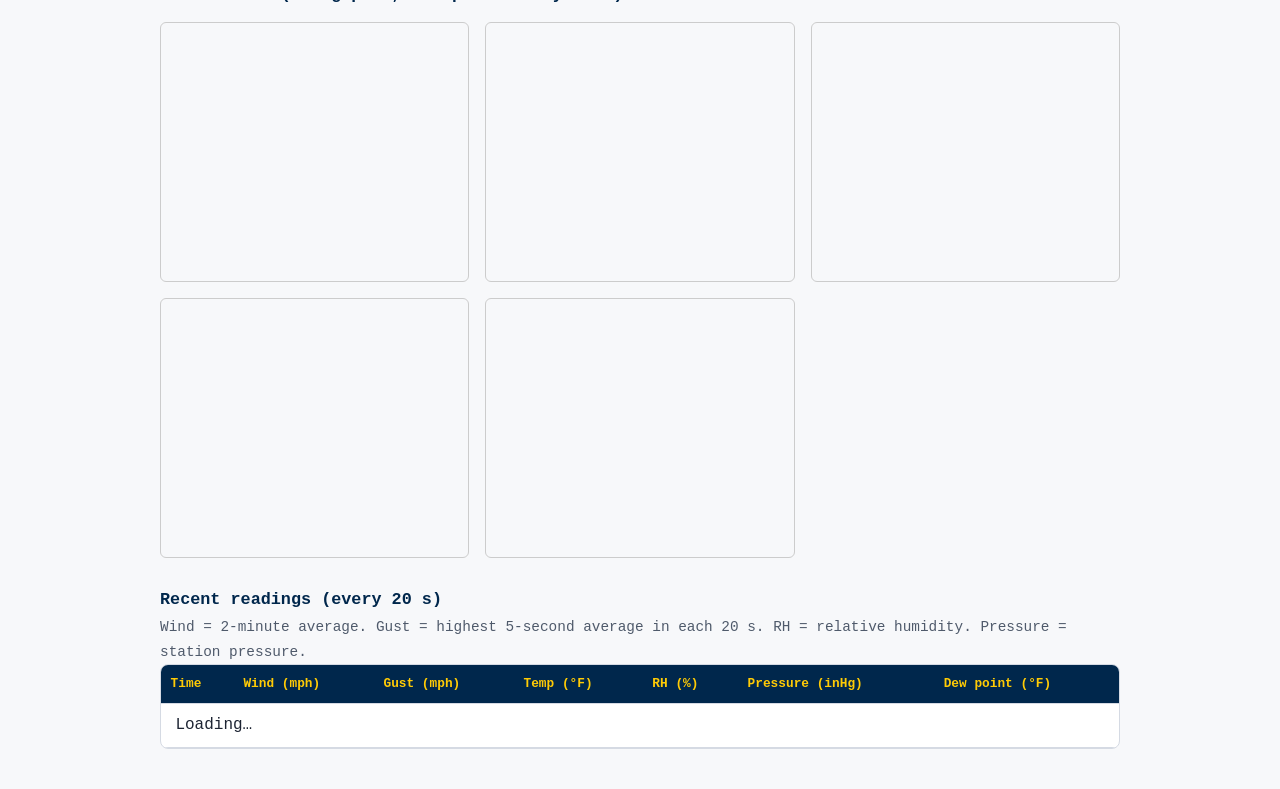
==== commit ff88d753: "updates" ====
--- a/index.html
+++ b/index.html
@@ -77,12 +77,12 @@
                 <div class="card">
                     <h3>Wind Speed</h3>
                     <p class="reading"><span id="avg-wind">&mdash;</span> <span class="unit">mph</span></p>
-                    <p class="note">60-min average of the 2-min wind</p>
+                    <p class="note" id="avg-wind-kt">60-min average of the 2-min wind</p>
                 </div>
                 <div class="card">
                     <h3>Peak Gust</h3>
                     <p class="reading"><span id="max-gust">&mdash;</span> <span class="unit">mph</span></p>
-                    <p class="note">Highest 5-s average, last 60 min</p>
+                    <p class="note" id="max-gust-kt">Highest 5-s average, last 60 min</p>
                 </div>
                 <div class="card">
                     <h3>Temperature</h3>
@@ -126,15 +126,17 @@
             </div>
 
             <h3>Recent readings (every 20 s)</h3>
+            <p class="note">Wind = 2-minute average. Gust = highest 5-second average in each 20 s.
+                RH = relative humidity. Pressure = station pressure.</p>
             <div class="table-wrap">
                 <table>
                     <thead>
                         <tr>
                             <th scope="col">Time</th>
-                            <th scope="col">Wind speed (mph, 2-min avg)</th>
-                            <th scope="col">Peak gust (mph, max 5-s in 20 s)</th>
-                            <th scope="col">Temperature (&deg;F)</th>
-                            <th scope="col">Humidity (%)</th>
+                            <th scope="col">Wind (mph)</th>
+                            <th scope="col">Gust (mph)</th>
+                            <th scope="col">Temp (&deg;F)</th>
+                            <th scope="col">RH (%)</th>
                             <th scope="col">Pressure (inHg)</th>
                             <th scope="col">Dew point (&deg;F)</th>
                         </tr>
--- a/assets/css/style.css
+++ b/assets/css/style.css
@@ -296,6 +296,9 @@
 thead th {
     background: var(--um-blue);
     color: var(--um-maize);
+    font-size: 0.8rem;       /* smaller header text */
+    white-space: nowrap;     /* keep each header on one line */
+    padding: 0.5rem 0.6rem;
 }
 
 tbody tr:nth-child(even) {
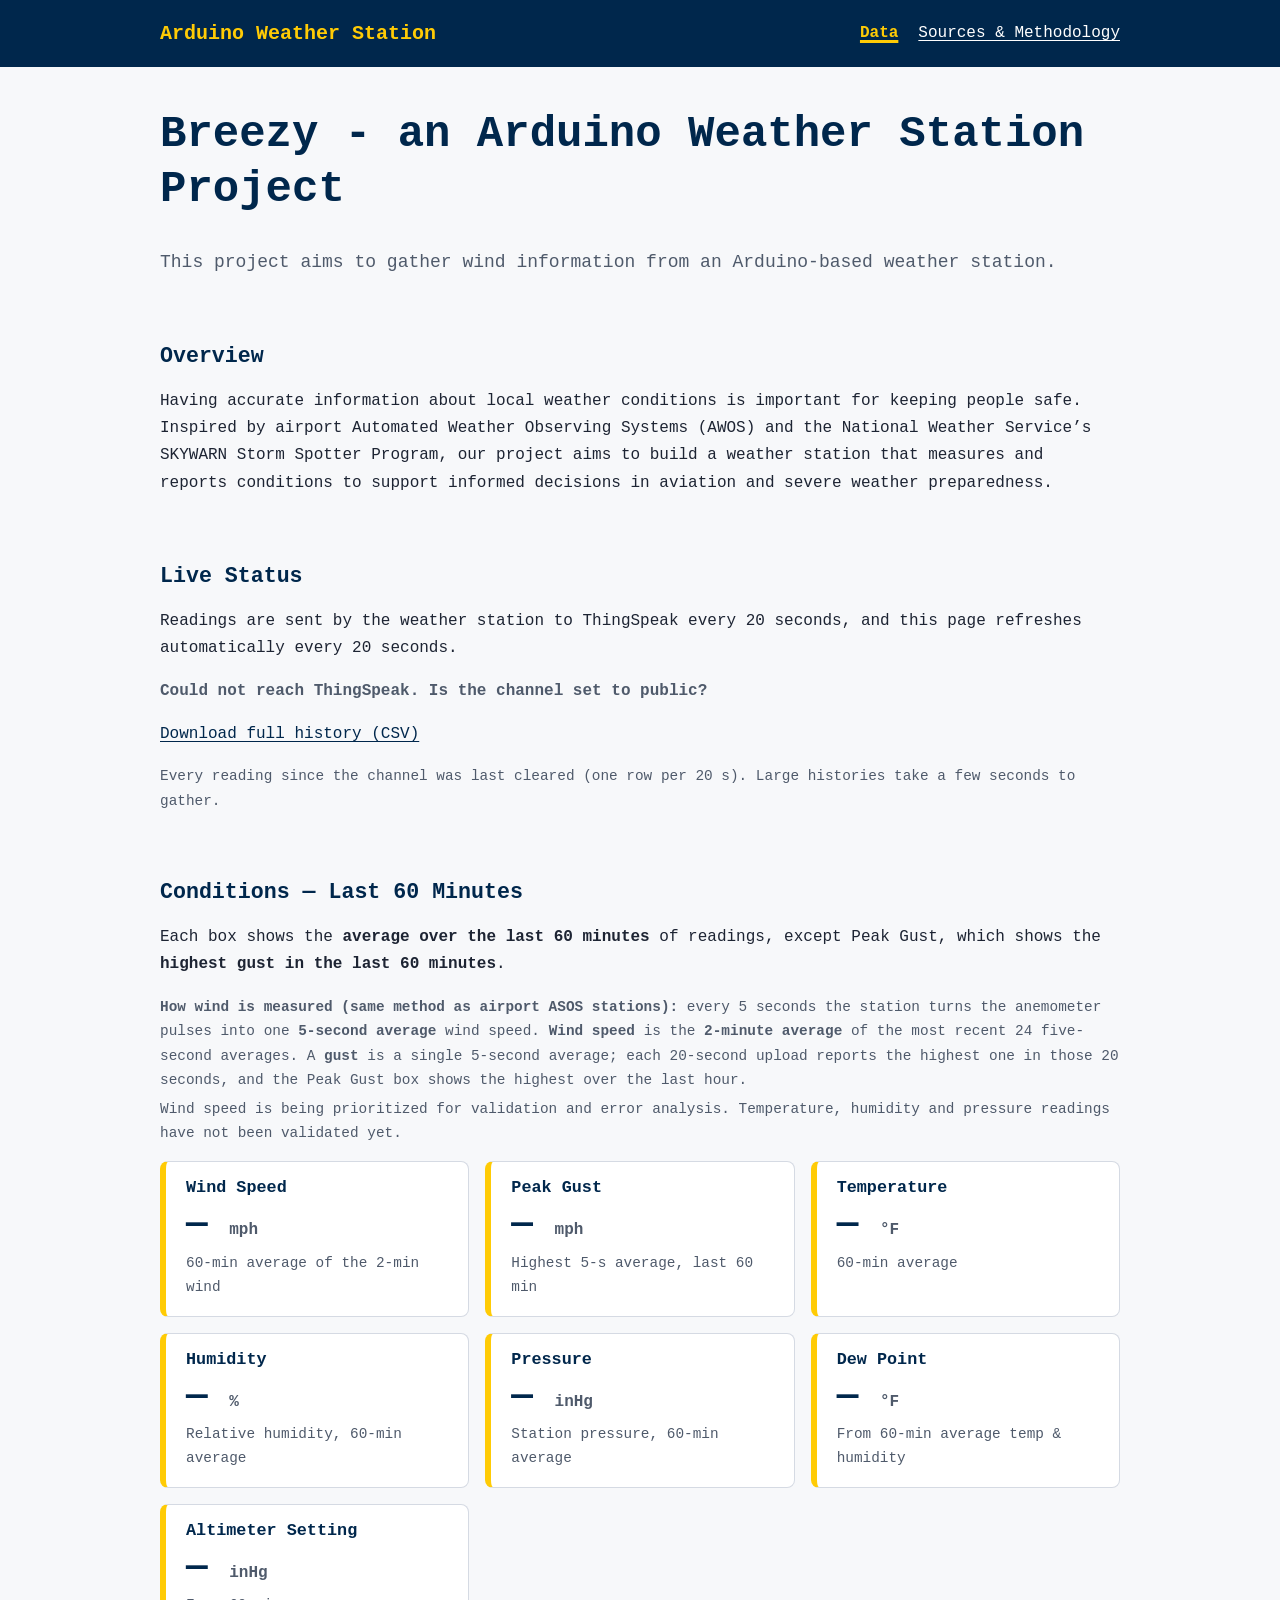
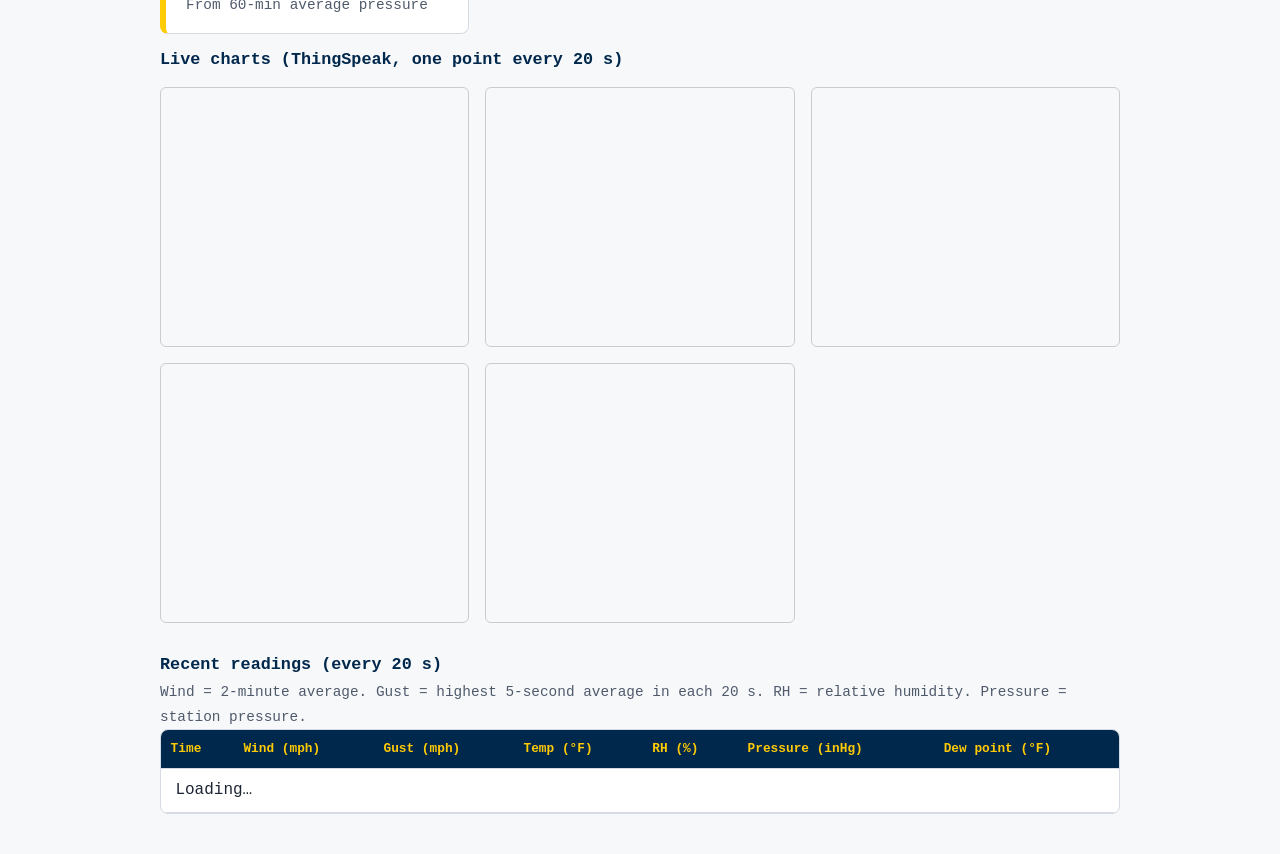
==== commit 7f56f2e5: "download complete history" ====
--- a/index.html
+++ b/index.html
@@ -48,7 +48,10 @@
             <p>
                 <a class="button secondary" id="download-btn"
                    href="https://api.thingspeak.com/channels/3580074/feeds.csv?results=8000"
-                   download="weather_station_readings.csv">Download all readings (CSV from ThingSpeak feed)</a>
+                   download="weather_station_readings.csv">Download full history (CSV)</a>
+            </p>
+            <p class="note" id="download-note">
+                Every reading since the channel was last cleared (one row per 20 s). Large histories take a few seconds to gather.
             </p>
         </section>
 
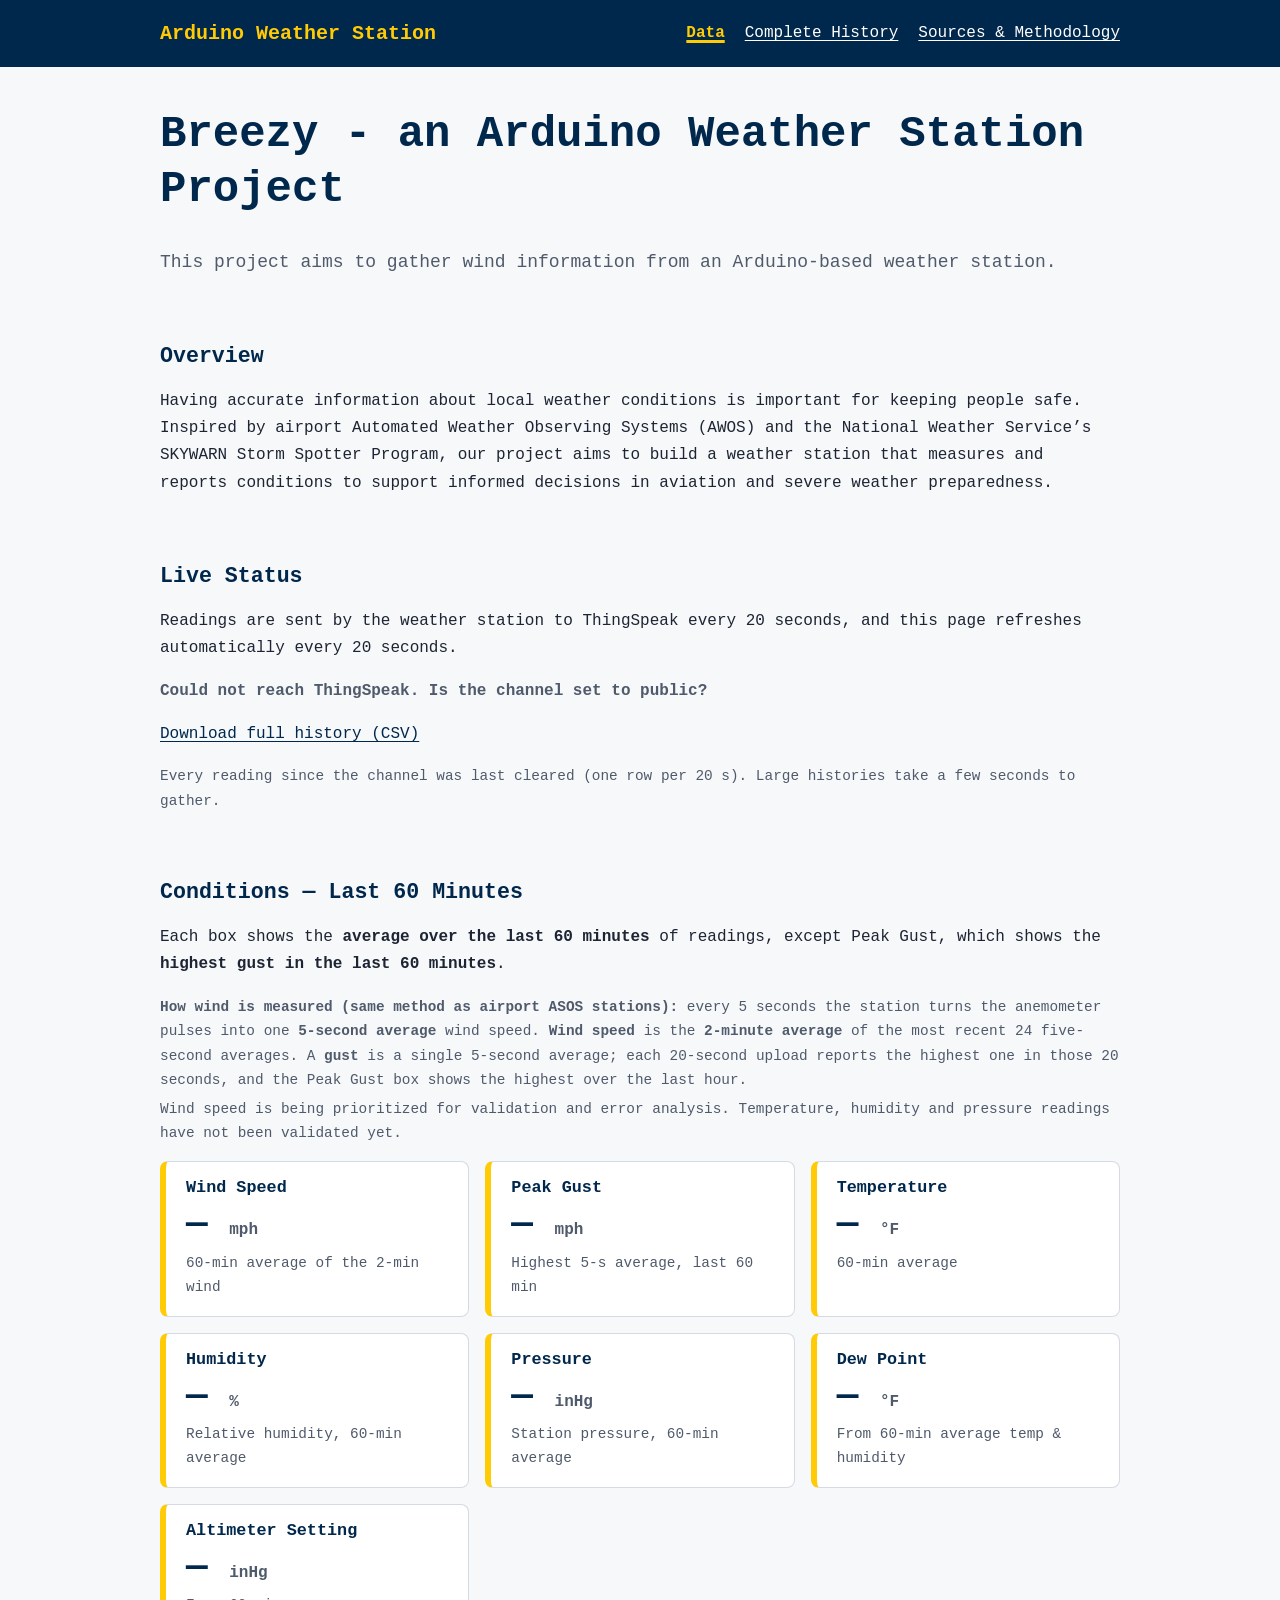
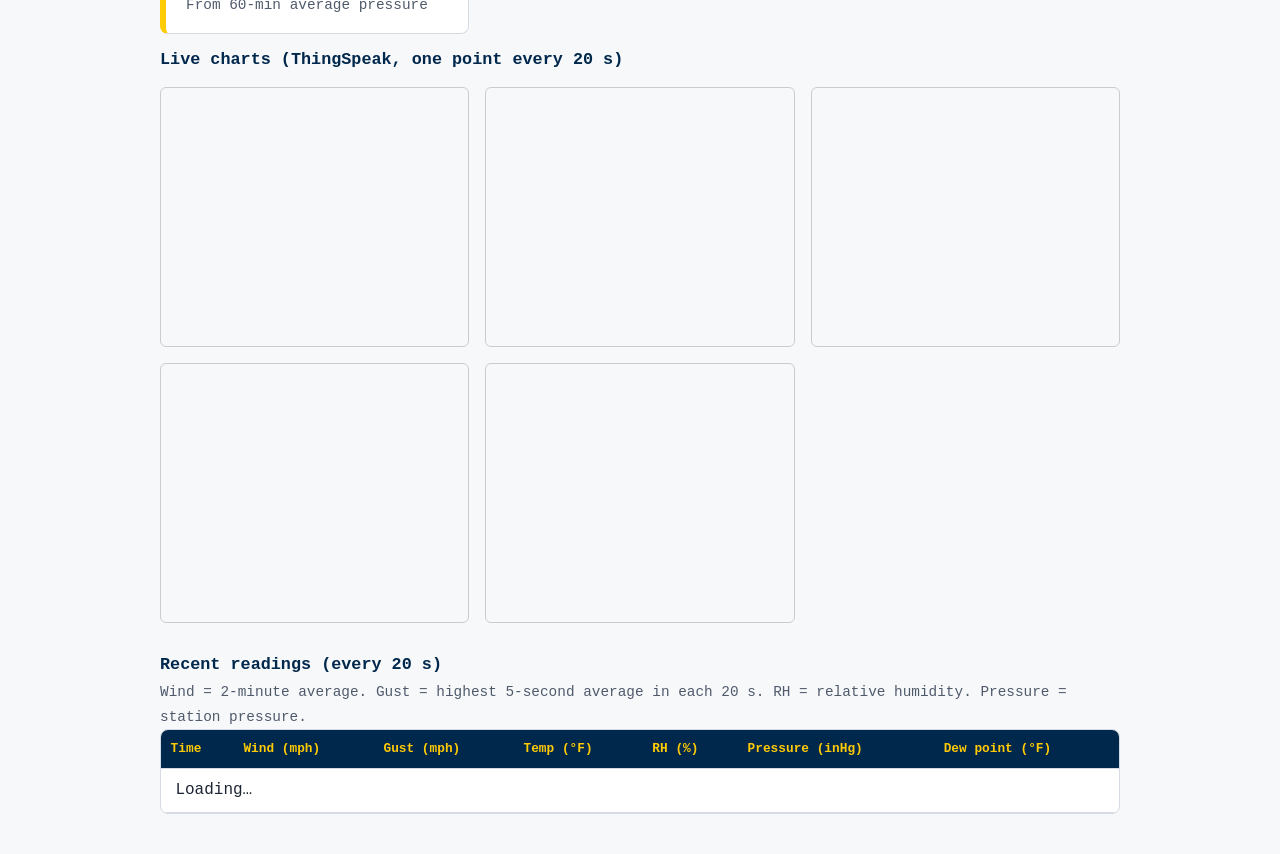
==== commit bbe6cbfe: "History" ====
--- a/index.html
+++ b/index.html
@@ -1,157 +1,159 @@
-<!DOCTYPE html>
-<html lang="en">
-<head>
-    <meta charset="utf-8">
-    <meta name="viewport" content="width=device-width, initial-scale=1">
-    <meta name="description" content="Research overview and findings.">
-    <title>Data | Arduino Weather Station</title>
-    <link rel="icon" href="favicon.ico" sizes="any">
-    <link rel="icon" type="image/png" sizes="32x32" href="assets/images/favicon-32.png">
-    <link rel="apple-touch-icon" href="assets/images/favicon-180.png">
-    <link rel="stylesheet" href="assets/css/style.css">
-</head>
-<body>
-    <a class="skip-link" href="#main-content">Skip to content</a>
-
-    <header class="site-header">
-        <div class="container header-content">
-            <a class="site-title" href="index.html">Arduino Weather Station</a>
-
-            <nav aria-label="Main navigation">
-                <a href="index.html" aria-current="page">Data</a>
-                <a href="sources.html">Sources &amp; Methodology</a>
-            </nav>
-        </div>
-    </header>
-
-    <main id="main-content" class="container">
-        <h1>Breezy - an Arduino Weather Station Project</h1>
-        <p class="intro">This project aims to gather wind information from an Arduino-based weather station.</p>
-
-        <section aria-labelledby="overview-heading">
-            <h2 id="overview-heading">Overview</h2>
-            <p>
-                Having accurate information about local weather conditions is important for keeping people safe.
-                Inspired by airport Automated Weather Observing Systems (AWOS) and the National Weather Service’s SKYWARN Storm Spotter Program, our project aims to build a weather station that measures and reports conditions to support informed decisions in aviation and severe weather preparedness.
-            </p>
-        </section>
-
-        <section aria-labelledby="status-heading">
-            <h2 id="status-heading">Live Status</h2>
-            <p>
-                Readings are sent by the weather station to ThingSpeak every 20 seconds, and this
-                page refreshes automatically every 20 seconds.
-            </p>
-            <p>
-                <span id="status" class="status" role="status" aria-live="polite">Loading latest data&hellip;</span>
-            </p>
-            <p>
-                <a class="button secondary" id="download-btn"
-                   href="https://api.thingspeak.com/channels/3580074/feeds.csv?results=8000"
-                   download="weather_station_readings.csv">Download full history (CSV)</a>
-            </p>
-            <p class="note" id="download-note">
-                Every reading since the channel was last cleared (one row per 20 s). Large histories take a few seconds to gather.
-            </p>
-        </section>
-
-        <section aria-labelledby="conditions-heading">
-            <h2 id="conditions-heading">Conditions &mdash; Last 60 Minutes</h2>
-            <p>
-                Each box shows the <strong>average over the last 60 minutes</strong> of readings,
-                except Peak Gust, which shows the <strong>highest gust in the last 60 minutes</strong>.
-                <span id="hour-count"></span>
-            </p>
-            <p class="note">
-                <strong>How wind is measured (same method as airport ASOS stations):</strong>
-                every 5 seconds the station turns the anemometer pulses into one
-                <strong>5-second average</strong> wind speed.
-                <strong>Wind speed</strong> is the <strong>2-minute average</strong> of the most recent
-                24 five-second averages. A <strong>gust</strong> is a single 5-second average; each
-                20-second upload reports the highest one in those 20 seconds, and the Peak Gust box
-                shows the highest over the last hour.
-            </p>
-            <p class="note">
-                Wind speed is being prioritized for validation and error analysis. Temperature,
-                humidity and pressure readings have not been validated yet.
-            </p>
-
-            <div class="cards">
-                <div class="card">
-                    <h3>Wind Speed</h3>
-                    <p class="reading"><span id="avg-wind">&mdash;</span> <span class="unit">mph</span></p>
-                    <p class="note" id="avg-wind-kt">60-min average of the 2-min wind</p>
-                </div>
-                <div class="card">
-                    <h3>Peak Gust</h3>
-                    <p class="reading"><span id="max-gust">&mdash;</span> <span class="unit">mph</span></p>
-                    <p class="note" id="max-gust-kt">Highest 5-s average, last 60 min</p>
-                </div>
-                <div class="card">
-                    <h3>Temperature</h3>
-                    <p class="reading"><span id="avg-temp">&mdash;</span> <span class="unit">&deg;F</span></p>
-                    <p class="note" id="avg-temp-c">60-min average</p>
-                </div>
-                <div class="card">
-                    <h3>Humidity</h3>
-                    <p class="reading"><span id="avg-humidity">&mdash;</span> <span class="unit">%</span></p>
-                    <p class="note">Relative humidity, 60-min average</p>
-                </div>
-                <div class="card">
-                    <h3>Pressure</h3>
-                    <p class="reading"><span id="avg-pressure">&mdash;</span> <span class="unit">inHg</span></p>
-                    <p class="note" id="avg-pressure-inhg">Station pressure, 60-min average</p>
-                </div>
-                <div class="card">
-                    <h3>Dew Point</h3>
-                    <p class="reading"><span id="avg-dewpoint">&mdash;</span> <span class="unit">&deg;F</span></p>
-                    <p class="note" id="avg-dewpoint-c">From 60-min average temp &amp; humidity</p>
-                </div>
-                <div class="card">
-                    <h3>Altimeter Setting</h3>
-                    <p class="reading"><span id="avg-altimeter">&mdash;</span> <span class="unit">inHg</span></p>
-                    <p class="note" id="avg-altimeter-note">From 60-min average pressure</p>
-                </div>
-            </div>
-
-            <h3>Live charts (ThingSpeak, one point every 20 s)</h3>
-            <div class="charts">
-                <iframe title="Wind speed chart"
-                    src="https://thingspeak.com/channels/3580074/charts/4?bgcolor=%23ffffff&color=%232e8b57&dynamic=true&results=60&type=line&update=15&title=Wind%20Speed%20(mph%2C%202-min%20avg)"></iframe>
-                <iframe title="Peak gust chart"
-                    src="https://thingspeak.com/channels/3580074/charts/5?bgcolor=%23ffffff&color=%23e07b00&dynamic=true&results=60&type=line&update=15&title=Peak%20Gust%20(mph%2C%20max%205-s%20per%2020%20s)"></iframe>
-                <iframe title="Temperature chart"
-                    src="https://thingspeak.com/channels/3580074/charts/1?bgcolor=%23ffffff&color=%23d62020&dynamic=true&results=60&type=line&update=15&title=Temperature%20(%C2%B0F)"></iframe>
-                <iframe title="Humidity chart"
-                    src="https://thingspeak.com/channels/3580074/charts/2?bgcolor=%23ffffff&color=%231f6fd6&dynamic=true&results=60&type=line&update=15&title=Humidity%20(%25)"></iframe>
-                <iframe title="Pressure chart"
-                    src="https://thingspeak.com/channels/3580074/charts/3?bgcolor=%23ffffff&color=%236a3d9a&dynamic=true&results=60&type=line&update=15&title=Pressure%20(inHg)"></iframe>
-            </div>
-
-            <h3>Recent readings (every 20 s)</h3>
-            <p class="note">Wind = 2-minute average. Gust = highest 5-second average in each 20 s.
-                RH = relative humidity. Pressure = station pressure.</p>
-            <div class="table-wrap">
-                <table>
-                    <thead>
-                        <tr>
-                            <th scope="col">Time</th>
-                            <th scope="col">Wind (mph)</th>
-                            <th scope="col">Gust (mph)</th>
-                            <th scope="col">Temp (&deg;F)</th>
-                            <th scope="col">RH (%)</th>
-                            <th scope="col">Pressure (inHg)</th>
-                            <th scope="col">Dew point (&deg;F)</th>
-                        </tr>
-                    </thead>
-                    <tbody id="env-log">
-                        <tr><td colspan="7">Loading&hellip;</td></tr>
-                    </tbody>
-                </table>
-            </div>
-        </section>
-    </main>
-
-    <script src="assets/js/app.js"></script>
-</body>
-</html>+<!DOCTYPE html>
+<html lang="en">
+<head>
+    <meta charset="utf-8">
+    <meta name="viewport" content="width=device-width, initial-scale=1">
+    <meta name="description" content="Research overview and findings.">
+    <title>Data | Arduino Weather Station</title>
+    <link rel="icon" href="favicon.ico" sizes="any">
+    <link rel="icon" type="image/png" sizes="32x32" href="assets/images/favicon-32.png">
+    <link rel="apple-touch-icon" href="assets/images/favicon-180.png">
+    <link rel="stylesheet" href="assets/css/style.css">
+</head>
+<body>
+    <a class="skip-link" href="#main-content">Skip to content</a>
+
+    <header class="site-header">
+        <div class="container header-content">
+            <a class="site-title" href="index.html">Arduino Weather Station</a>
+
+            <nav aria-label="Main navigation">
+                <a href="index.html" aria-current="page">Data</a>
+                <a href="history.html">Complete History</a>
+                <a href="sources.html">Sources &amp; Methodology</a>
+            </nav>
+        </div>
+    </header>
+
+    <main id="main-content" class="container">
+        <h1>Breezy - an Arduino Weather Station Project</h1>
+        <p class="intro">This project aims to gather wind information from an Arduino-based weather station.</p>
+
+        <section aria-labelledby="overview-heading">
+            <h2 id="overview-heading">Overview</h2>
+            <p>
+                Having accurate information about local weather conditions is important for keeping people safe.
+                Inspired by airport Automated Weather Observing Systems (AWOS) and the National Weather Service’s SKYWARN Storm Spotter Program, our project aims to build a weather station that measures and reports conditions to support informed decisions in aviation and severe weather preparedness.
+            </p>
+        </section>
+
+        <section aria-labelledby="status-heading">
+            <h2 id="status-heading">Live Status</h2>
+            <p>
+                Readings are sent by the weather station to ThingSpeak every 20 seconds, and this
+                page refreshes automatically every 20 seconds.
+            </p>
+            <p>
+                <span id="status" class="status" role="status" aria-live="polite">Loading latest data&hellip;</span>
+            </p>
+            <p>
+                <a class="button secondary" id="download-btn"
+                   href="https://api.thingspeak.com/channels/3580074/feeds.csv?results=8000"
+                   download="weather_station_readings.csv">Download full history (CSV)</a>
+            </p>
+            <p class="note" id="download-note">
+                Every reading since the channel was last cleared (one row per 20 s). Large histories take a few seconds to gather.
+            </p>
+        </section>
+
+        <section aria-labelledby="conditions-heading">
+            <h2 id="conditions-heading">Conditions &mdash; Last 60 Minutes</h2>
+            <p>
+                Each box shows the <strong>average over the last 60 minutes</strong> of readings,
+                except Peak Gust, which shows the <strong>highest gust in the last 60 minutes</strong>.
+                <span id="hour-count"></span>
+            </p>
+            <p class="note">
+                <strong>How wind is measured (same method as airport ASOS stations):</strong>
+                every 5 seconds the station turns the anemometer pulses into one
+                <strong>5-second average</strong> wind speed.
+                <strong>Wind speed</strong> is the <strong>2-minute average</strong> of the most recent
+                24 five-second averages. A <strong>gust</strong> is a single 5-second average; each
+                20-second upload reports the highest one in those 20 seconds, and the Peak Gust box
+                shows the highest over the last hour.
+            </p>
+            <p class="note">
+                Wind speed is being prioritized for validation and error analysis. Temperature,
+                humidity and pressure readings have not been validated yet.
+            </p>
+
+            <div class="cards">
+                <div class="card">
+                    <h3>Wind Speed</h3>
+                    <p class="reading"><span id="avg-wind">&mdash;</span> <span class="unit">mph</span></p>
+                    <p class="note" id="avg-wind-kt">60-min average of the 2-min wind</p>
+                </div>
+                <div class="card">
+                    <h3>Peak Gust</h3>
+                    <p class="reading"><span id="max-gust">&mdash;</span> <span class="unit">mph</span></p>
+                    <p class="note" id="max-gust-kt">Highest 5-s average, last 60 min</p>
+                </div>
+                <div class="card">
+                    <h3>Temperature</h3>
+                    <p class="reading"><span id="avg-temp">&mdash;</span> <span class="unit">&deg;F</span></p>
+                    <p class="note" id="avg-temp-c">60-min average</p>
+                </div>
+                <div class="card">
+                    <h3>Humidity</h3>
+                    <p class="reading"><span id="avg-humidity">&mdash;</span> <span class="unit">%</span></p>
+                    <p class="note">Relative humidity, 60-min average</p>
+                </div>
+                <div class="card">
+                    <h3>Pressure</h3>
+                    <p class="reading"><span id="avg-pressure">&mdash;</span> <span class="unit">inHg</span></p>
+                    <p class="note" id="avg-pressure-inhg">Station pressure, 60-min average</p>
+                </div>
+                <div class="card">
+                    <h3>Dew Point</h3>
+                    <p class="reading"><span id="avg-dewpoint">&mdash;</span> <span class="unit">&deg;F</span></p>
+                    <p class="note" id="avg-dewpoint-c">From 60-min average temp &amp; humidity</p>
+                </div>
+                <div class="card">
+                    <h3>Altimeter Setting</h3>
+                    <p class="reading"><span id="avg-altimeter">&mdash;</span> <span class="unit">inHg</span></p>
+                    <p class="note" id="avg-altimeter-note">From 60-min average pressure</p>
+                </div>
+            </div>
+
+            <h3>Live charts (ThingSpeak, one point every 20 s)</h3>
+            <div class="charts">
+                <iframe title="Wind speed chart"
+                    src="https://thingspeak.com/channels/3580074/charts/4?bgcolor=%23ffffff&color=%232e8b57&dynamic=true&results=60&type=line&update=15&title=Wind%20Speed%20(mph%2C%202-min%20avg)"></iframe>
+                <iframe title="Peak gust chart"
+                    src="https://thingspeak.com/channels/3580074/charts/5?bgcolor=%23ffffff&color=%23e07b00&dynamic=true&results=60&type=line&update=15&title=Peak%20Gust%20(mph%2C%20max%205-s%20per%2020%20s)"></iframe>
+                <iframe title="Temperature chart"
+                    src="https://thingspeak.com/channels/3580074/charts/1?bgcolor=%23ffffff&color=%23d62020&dynamic=true&results=60&type=line&update=15&title=Temperature%20(%C2%B0F)"></iframe>
+                <iframe title="Humidity chart"
+                    src="https://thingspeak.com/channels/3580074/charts/2?bgcolor=%23ffffff&color=%231f6fd6&dynamic=true&results=60&type=line&update=15&title=Humidity%20(%25)"></iframe>
+                <iframe title="Pressure chart"
+                    src="https://thingspeak.com/channels/3580074/charts/3?bgcolor=%23ffffff&color=%236a3d9a&dynamic=true&results=60&type=line&update=15&title=Pressure%20(inHg)"></iframe>
+            </div>
+
+            <h3>Recent readings (every 20 s)</h3>
+            <p class="note">Wind = 2-minute average. Gust = highest 5-second average in each 20 s.
+                RH = relative humidity. Pressure = station pressure.</p>
+            <div class="table-wrap">
+                <table>
+                    <thead>
+                        <tr>
+                            <th scope="col">Time</th>
+                            <th scope="col">Wind (mph)</th>
+                            <th scope="col">Gust (mph)</th>
+                            <th scope="col">Temp (&deg;F)</th>
+                            <th scope="col">RH (%)</th>
+                            <th scope="col">Pressure (inHg)</th>
+                            <th scope="col">Dew point (&deg;F)</th>
+                        </tr>
+                    </thead>
+                    <tbody id="env-log">
+                        <tr><td colspan="7">Loading&hellip;</td></tr>
+                    </tbody>
+                </table>
+            </div>
+        </section>
+    </main>
+
+    <script src="assets/js/common.js"></script>
+    <script src="assets/js/app.js"></script>
+</body>
+</html>
--- a/assets/css/style.css
+++ b/assets/css/style.css
@@ -316,4 +316,41 @@
     height: 260px;
     border: 1px solid #ccc;
     border-radius: 6px;
-}+}
+/* ---------- Complete History page ---------- */
+.history-controls {
+    display: flex;
+    flex-wrap: wrap;
+    align-items: center;
+    gap: 1rem 1.5rem;
+    margin: 1rem 0;
+}
+
+.toggle {
+    display: flex;
+    flex-wrap: wrap;
+    gap: 0.25rem 1rem;
+    margin: 0;
+    padding: 0.4rem 0.9rem;
+    border: 1px solid var(--border);
+    border-radius: 8px;
+    background: #fff;
+}
+
+.toggle legend {
+    padding: 0 0.3rem;
+    font-size: 0.8rem;
+    font-weight: 600;
+}
+
+.toggle label {
+    cursor: pointer;
+}
+
+.history-plot {
+    width: 100%;
+    min-height: 960px;
+    border: 1px solid var(--border);
+    border-radius: 8px;
+    background: #fff;
+}
